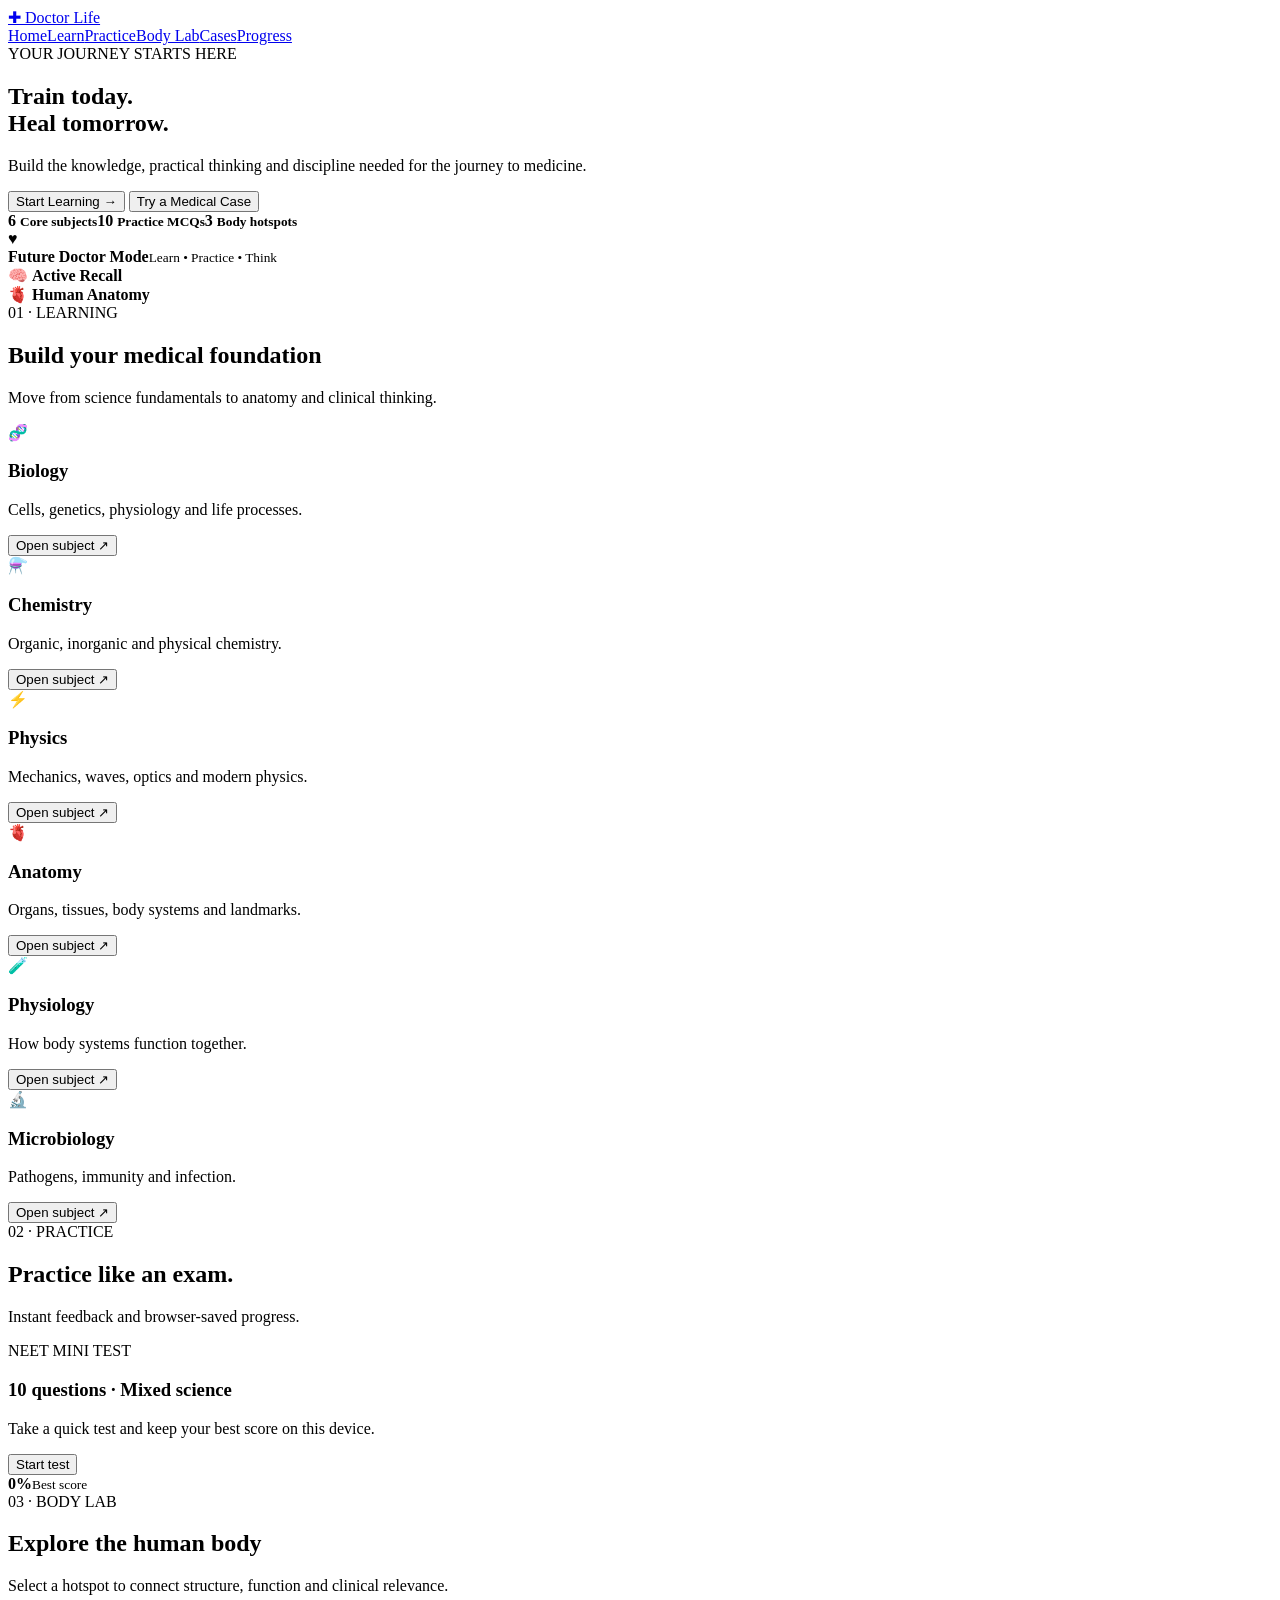
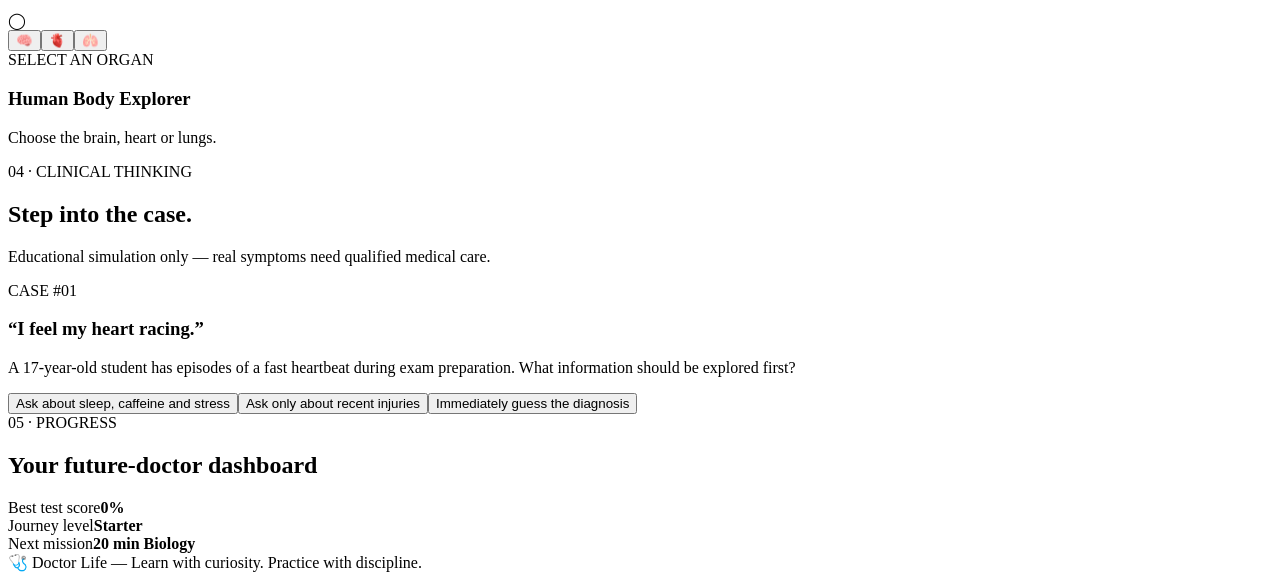
==== index.html @ 7ad526ac "Build Doctor Life website v1" ====
<!doctype html><html><head><meta charset="UTF-8"><meta name="viewport" content="width=device-width,initial-scale=1"><title>Doctor Life | Future Doctor</title><link rel="stylesheet" href="styles.css"></head><body><header><a href="#home" class="brand">✚ Doctor Life</a><nav><a href="#home">Home</a><a href="#learn">Learn</a><a href="#practice">Practice</a><a href="#body">Body Lab</a><a href="#cases">Cases</a><a href="#progress">Progress</a></nav></header><main>
<section id="home" class="hero"><div><label>YOUR JOURNEY STARTS HERE</label><h1>Train today.<br><span>Heal tomorrow.</span></h1><p>Build the knowledge, practical thinking and discipline needed for the journey to medicine.</p><button class="primary" onclick="location.hash='learn'">Start Learning →</button> <button class="secondary" onclick="location.hash='cases'">Try a Medical Case</button><div class="stats"><b>6 <small>Core subjects</small></b><b>10 <small>Practice MCQs</small></b><b>3 <small>Body hotspots</small></b></div></div><div class="visual"><div class="orb"></div><div class="main-card"><div class="heart">♥</div><b>Future Doctor Mode</b><small>Learn • Practice • Think</small></div><div class="float one">🧠 <b>Active Recall</b></div><div class="float two">🫀 <b>Human Anatomy</b></div></div></section>

<section id="learn" class="light"><div class="wrap"><label>01 · LEARNING</label><h2>Build your medical foundation</h2><p class="muted">Move from science fundamentals to anatomy and clinical thinking.</p><div class="grid"><article class="card"><div class="icon">🧬</div><h3>Biology</h3><p>Cells, genetics, physiology and life processes.</p><button class="link" onclick="openSubject('Biology')">Open subject ↗</button></article><article class="card"><div class="icon">⚗️</div><h3>Chemistry</h3><p>Organic, inorganic and physical chemistry.</p><button class="link" onclick="openSubject('Chemistry')">Open subject ↗</button></article><article class="card"><div class="icon">⚡</div><h3>Physics</h3><p>Mechanics, waves, optics and modern physics.</p><button class="link" onclick="openSubject('Physics')">Open subject ↗</button></article><article class="card"><div class="icon">🫀</div><h3>Anatomy</h3><p>Organs, tissues, body systems and landmarks.</p><button class="link" onclick="openSubject('Anatomy')">Open subject ↗</button></article><article class="card"><div class="icon">🧪</div><h3>Physiology</h3><p>How body systems function together.</p><button class="link" onclick="openSubject('Physiology')">Open subject ↗</button></article><article class="card"><div class="icon">🔬</div><h3>Microbiology</h3><p>Pathogens, immunity and infection.</p><button class="link" onclick="openSubject('Microbiology')">Open subject ↗</button></article></div></div></section>

<section id="practice"><div class="wrap"><label>02 · PRACTICE</label><h2>Practice like an exam.</h2><p class="muted">Instant feedback and browser-saved progress.</p><div class="panel"><div><span class="pill">NEET MINI TEST</span><h3>10 questions · Mixed science</h3><p>Take a quick test and keep your best score on this device.</p><button class="primary" onclick="startQuiz()">Start test</button></div><div class="score"><strong id="best">0%</strong><small>Best score</small></div></div></div></section>

<section id="body" class="light"><div class="wrap"><label>03 · BODY LAB</label><h2>Explore the human body</h2><p class="muted">Select a hotspot to connect structure, function and clinical relevance.</p><div class="body-lab"><div class="person"><div class="head">◯</div><div class="torso"></div><button onclick="bodyFact('Brain')" class="hot brain">🧠</button><button onclick="bodyFact('Heart')" class="hot heart">🫀</button><button onclick="bodyFact('Lungs')" class="hot lungs">🫁</button></div><div id="bodyInfo" class="body-info"><span class="pill">SELECT AN ORGAN</span><h3>Human Body Explorer</h3><p>Choose the brain, heart or lungs.</p></div></div></div></section>

<section id="cases"><div class="wrap"><label>04 · CLINICAL THINKING</label><h2>Step into the case.</h2><p class="muted">Educational simulation only — real symptoms need qualified medical care.</p><div class="case card"><span class="pill">CASE #01</span><h3>“I feel my heart racing.”</h3><p>A 17-year-old student has episodes of a fast heartbeat during exam preparation. What information should be explored first?</p><button onclick="caseAnswer(0)">Ask about sleep, caffeine and stress</button><button onclick="caseAnswer(1)">Ask only about recent injuries</button><button onclick="caseAnswer(2)">Immediately guess the diagnosis</button><div id="caseResult"></div></div></div></section>

<section id="progress" class="light"><div class="wrap"><label>05 · PROGRESS</label><h2>Your future-doctor dashboard</h2><div class="grid progress"><div class="card"><span>Best test score</span><strong id="best2">0%</strong></div><div class="card"><span>Journey level</span><strong id="level">Starter</strong></div><div class="card"><span>Next mission</span><strong>20 min Biology</strong></div></div></div></section>
</main><footer>🩺 Doctor Life — Learn with curiosity. Practice with discipline.</footer><div id="modal" hidden><div class="modal"><button class="close" onclick="closeModal()">×</button><div id="modalContent"></div></div></div><script src="script.js"></script></body></html>
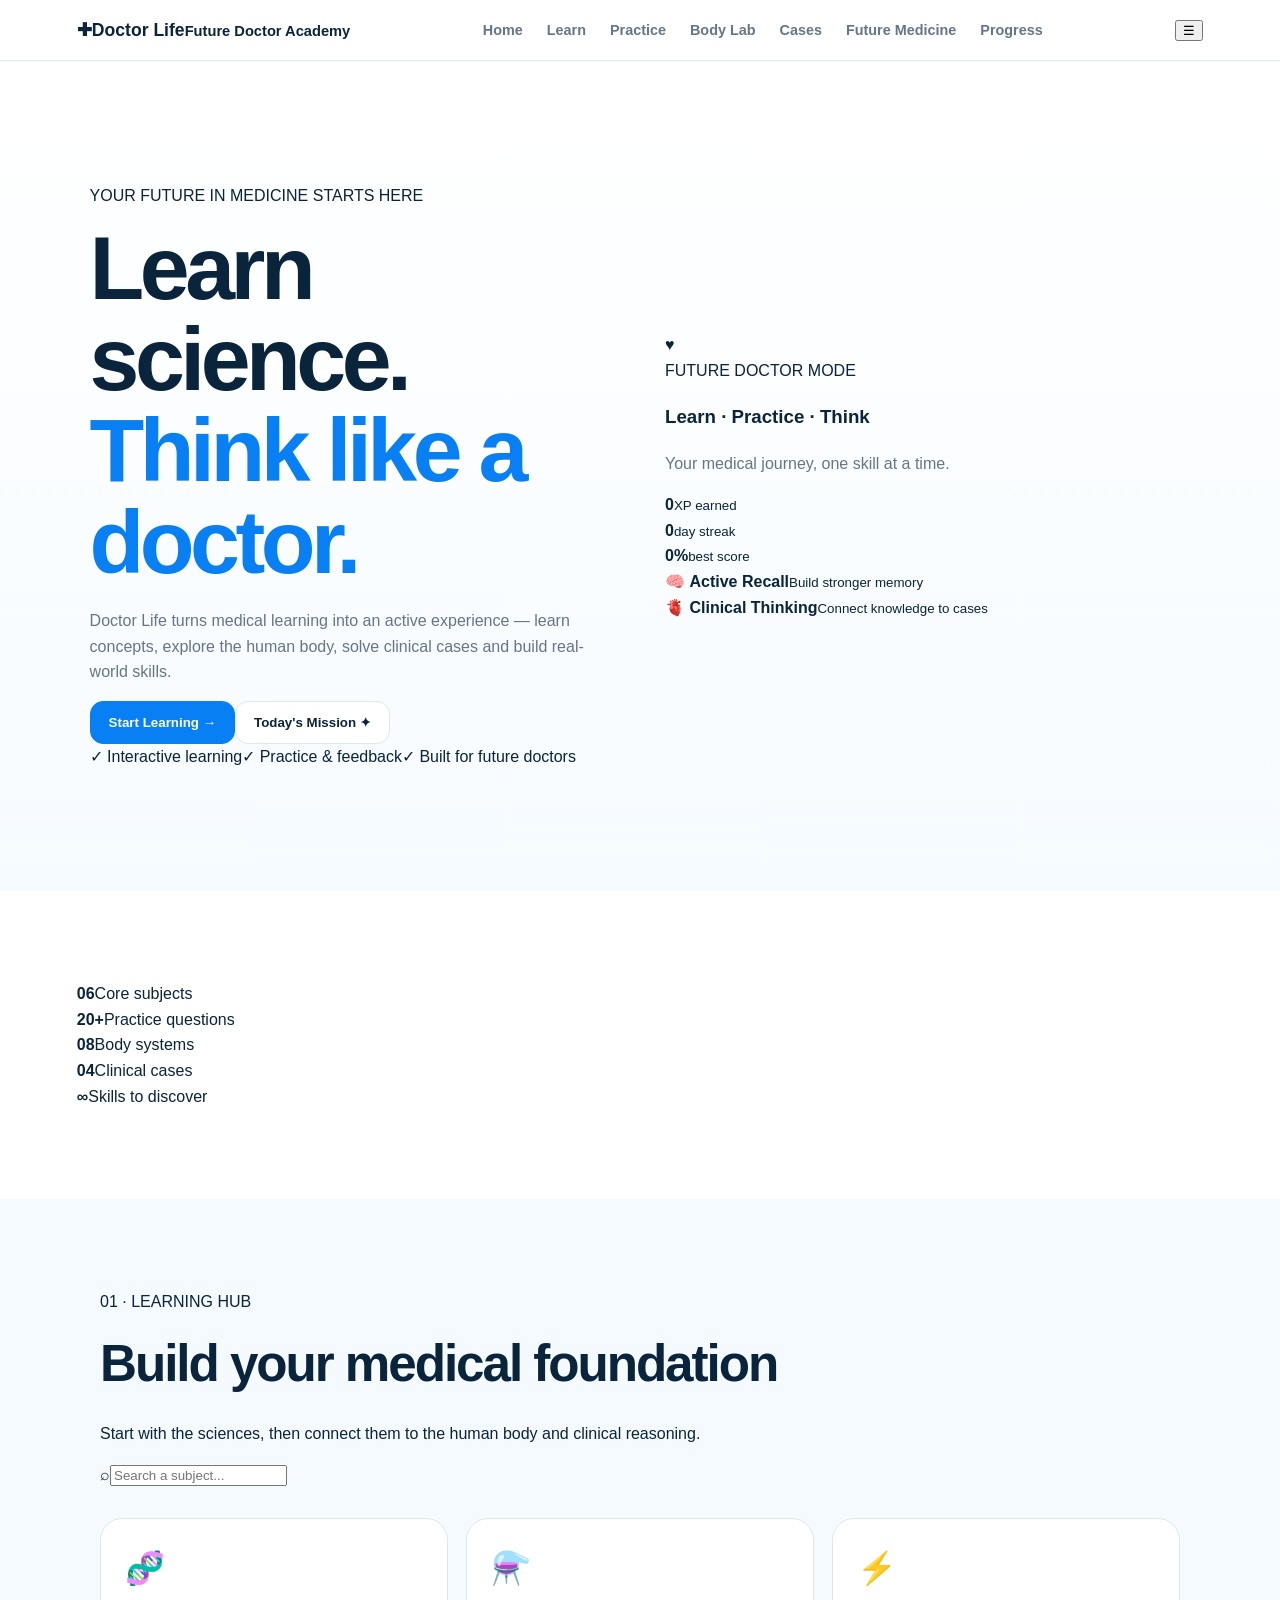
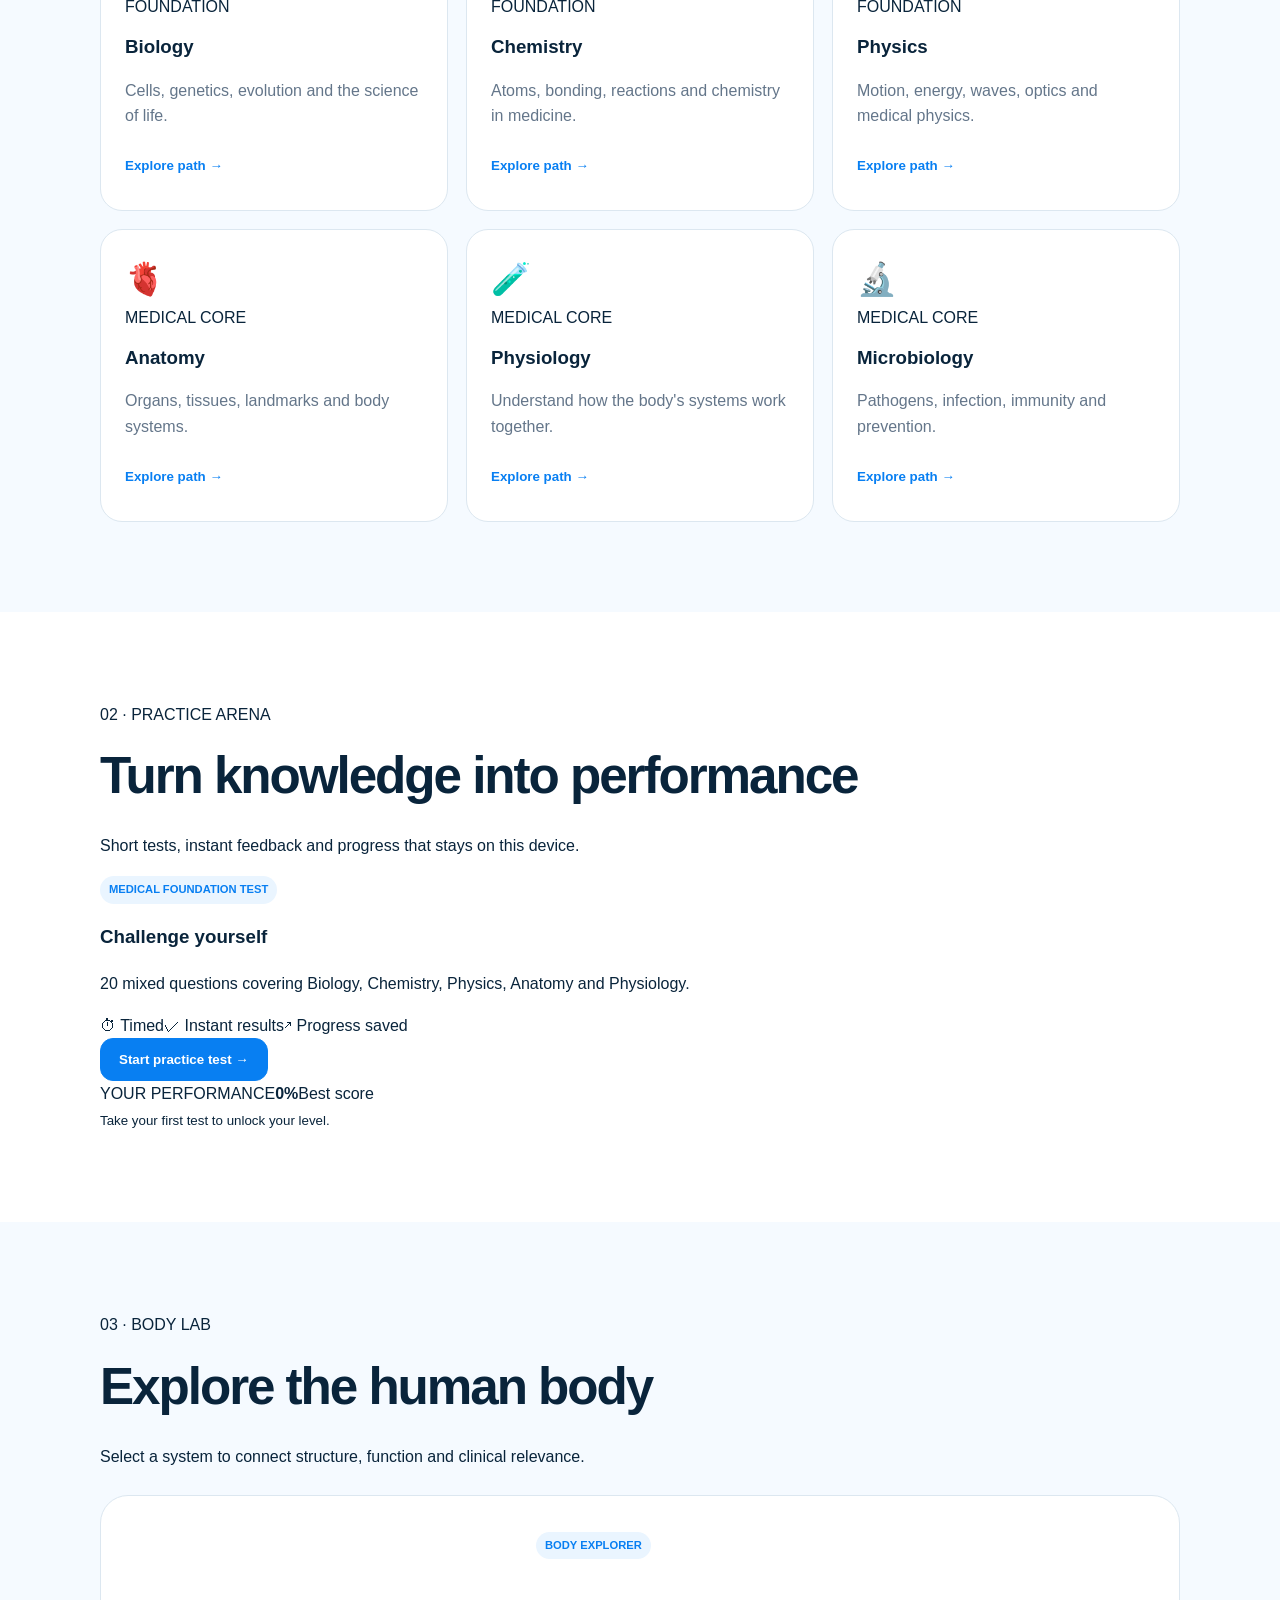
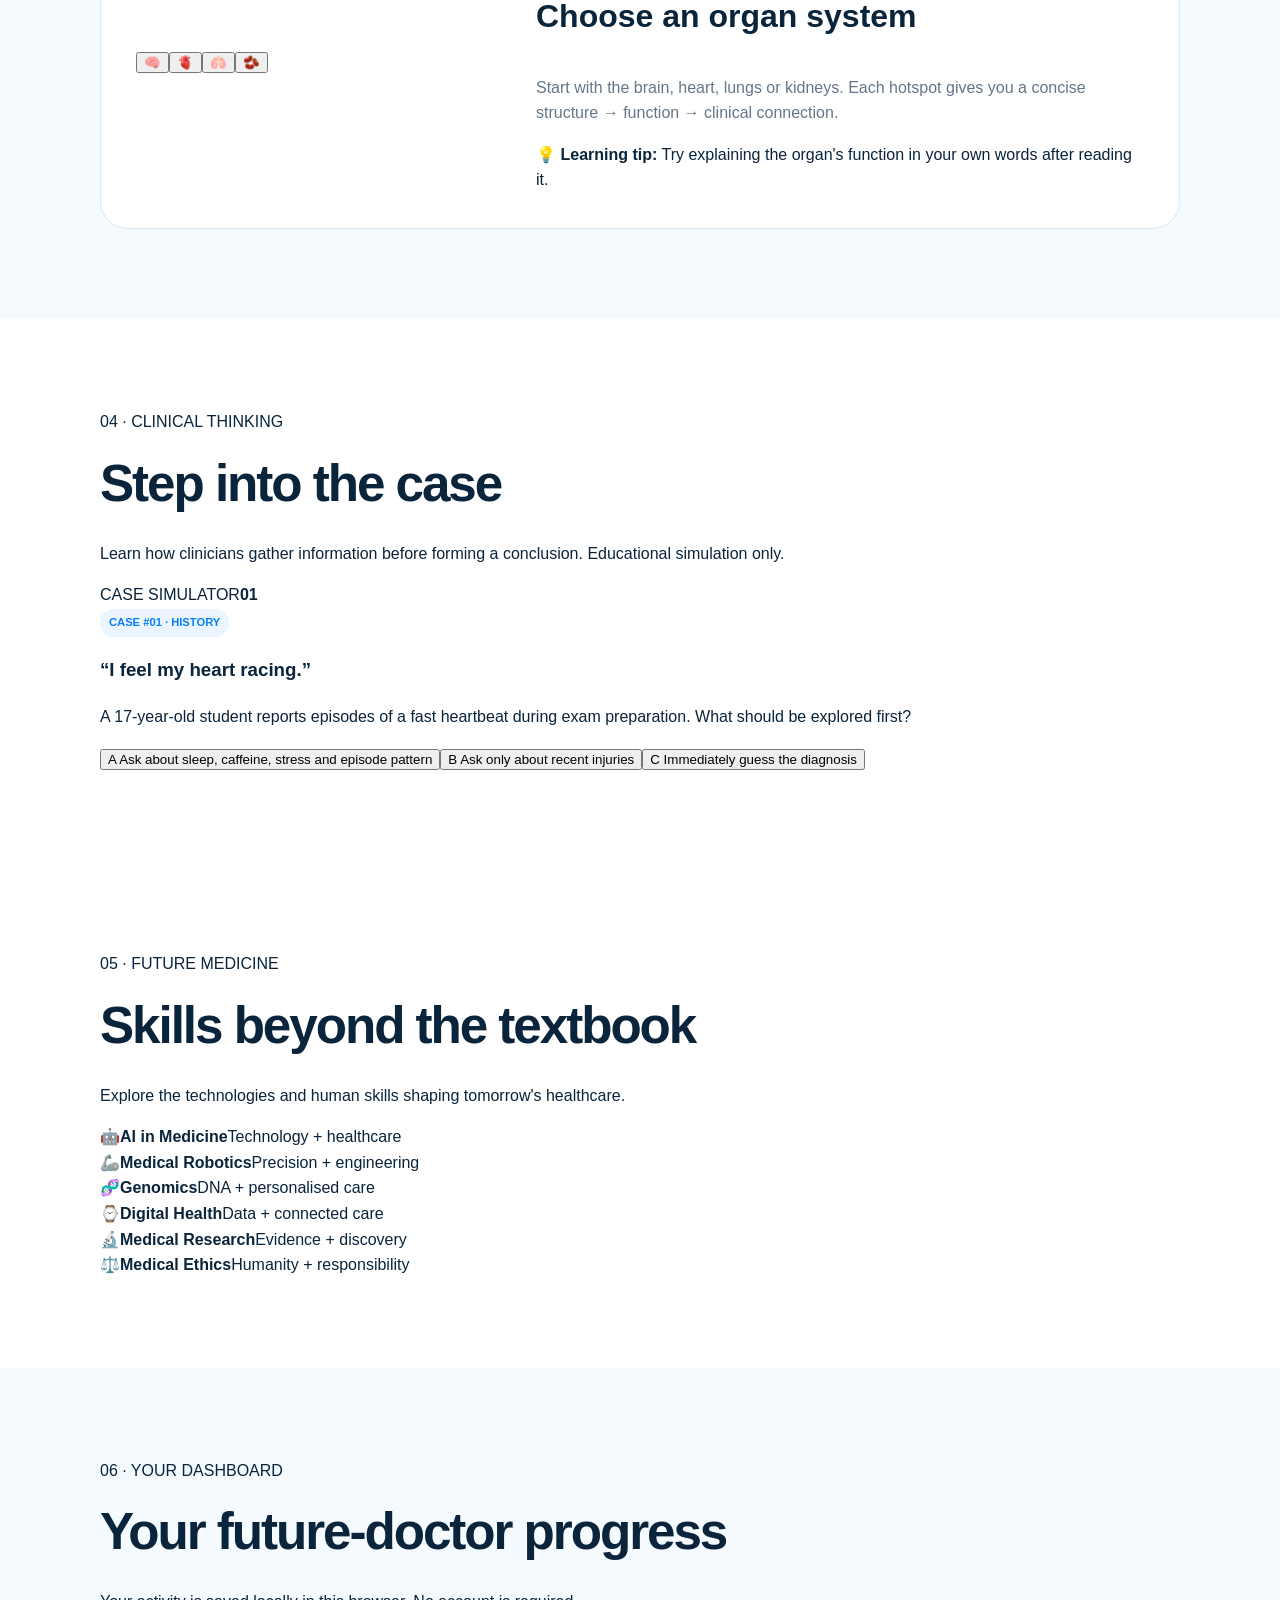
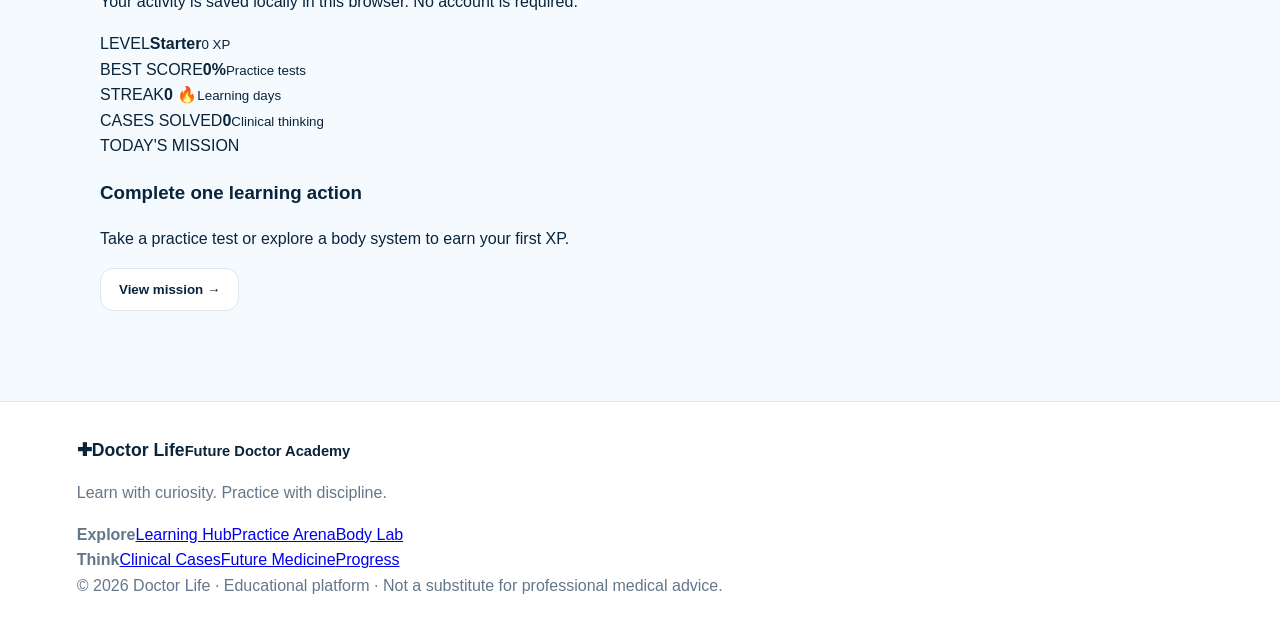
==== commit beecfe1b: "Upgrade Doctor Life 2.0 professional UI" ====
--- a/index.html
+++ b/index.html
@@ -1,13 +1,111 @@
-<!doctype html><html><head><meta charset="UTF-8"><meta name="viewport" content="width=device-width,initial-scale=1"><title>Doctor Life | Future Doctor</title><link rel="stylesheet" href="styles.css"></head><body><header><a href="#home" class="brand">✚ Doctor Life</a><nav><a href="#home">Home</a><a href="#learn">Learn</a><a href="#practice">Practice</a><a href="#body">Body Lab</a><a href="#cases">Cases</a><a href="#progress">Progress</a></nav></header><main>
-<section id="home" class="hero"><div><label>YOUR JOURNEY STARTS HERE</label><h1>Train today.<br><span>Heal tomorrow.</span></h1><p>Build the knowledge, practical thinking and discipline needed for the journey to medicine.</p><button class="primary" onclick="location.hash='learn'">Start Learning →</button> <button class="secondary" onclick="location.hash='cases'">Try a Medical Case</button><div class="stats"><b>6 <small>Core subjects</small></b><b>10 <small>Practice MCQs</small></b><b>3 <small>Body hotspots</small></b></div></div><div class="visual"><div class="orb"></div><div class="main-card"><div class="heart">♥</div><b>Future Doctor Mode</b><small>Learn • Practice • Think</small></div><div class="float one">🧠 <b>Active Recall</b></div><div class="float two">🫀 <b>Human Anatomy</b></div></div></section>
+<!doctype html>
+<html lang="en">
+<head>
+<meta charset="UTF-8">
+<meta name="viewport" content="width=device-width,initial-scale=1">
+<meta name="description" content="Doctor Life — an interactive future-doctor learning platform for science, anatomy, clinical thinking and medical skills.">
+<meta name="theme-color" content="#087ff2">
+<title>Doctor Life | Future Doctor Academy</title>
+<link rel="preconnect" href="https://fonts.googleapis.com">
+<link rel="preconnect" href="https://fonts.gstatic.com" crossorigin>
+<link href="https://fonts.googleapis.com/css2?family=DM+Sans:wght@400;500;600;700&family=Manrope:wght@700;800&display=swap" rel="stylesheet">
+<link rel="stylesheet" href="styles.css">
+</head>
+<body>
+<div class="progress-line" id="scrollProgress"></div>
+<header class="site-header">
+  <a href="#home" class="brand"><span class="brand-mark">✚</span><span>Doctor Life<small>Future Doctor Academy</small></span></a>
+  <nav id="mainNav">
+    <a href="#home">Home</a><a href="#learn">Learn</a><a href="#practice">Practice</a><a href="#body">Body Lab</a><a href="#cases">Cases</a><a href="#future">Future Medicine</a><a href="#progress">Progress</a>
+  </nav>
+  <button class="menu-btn" onclick="toggleMenu()" aria-label="Open menu">☰</button>
+</header>
 
-<section id="learn" class="light"><div class="wrap"><label>01 · LEARNING</label><h2>Build your medical foundation</h2><p class="muted">Move from science fundamentals to anatomy and clinical thinking.</p><div class="grid"><article class="card"><div class="icon">🧬</div><h3>Biology</h3><p>Cells, genetics, physiology and life processes.</p><button class="link" onclick="openSubject('Biology')">Open subject ↗</button></article><article class="card"><div class="icon">⚗️</div><h3>Chemistry</h3><p>Organic, inorganic and physical chemistry.</p><button class="link" onclick="openSubject('Chemistry')">Open subject ↗</button></article><article class="card"><div class="icon">⚡</div><h3>Physics</h3><p>Mechanics, waves, optics and modern physics.</p><button class="link" onclick="openSubject('Physics')">Open subject ↗</button></article><article class="card"><div class="icon">🫀</div><h3>Anatomy</h3><p>Organs, tissues, body systems and landmarks.</p><button class="link" onclick="openSubject('Anatomy')">Open subject ↗</button></article><article class="card"><div class="icon">🧪</div><h3>Physiology</h3><p>How body systems function together.</p><button class="link" onclick="openSubject('Physiology')">Open subject ↗</button></article><article class="card"><div class="icon">🔬</div><h3>Microbiology</h3><p>Pathogens, immunity and infection.</p><button class="link" onclick="openSubject('Microbiology')">Open subject ↗</button></article></div></div></section>
+<main>
+<section id="home" class="hero">
+  <div class="hero-copy">
+    <span class="eyebrow">YOUR FUTURE IN MEDICINE STARTS HERE</span>
+    <h1>Learn science.<br><span>Think like a doctor.</span></h1>
+    <p>Doctor Life turns medical learning into an active experience — learn concepts, explore the human body, solve clinical cases and build real-world skills.</p>
+    <div class="hero-actions"><button class="primary" onclick="location.hash='learn'">Start Learning <b>→</b></button><button class="secondary" onclick="dailyMission()">Today's Mission <b>✦</b></button></div>
+    <div class="trust-row"><span>✓ Interactive learning</span><span>✓ Practice & feedback</span><span>✓ Built for future doctors</span></div>
+  </div>
+  <div class="hero-visual">
+    <div class="medical-orbit orbit-a"></div><div class="medical-orbit orbit-b"></div>
+    <div class="hero-card">
+      <div class="pulse">♥</div><span class="mini-label">FUTURE DOCTOR MODE</span><h3>Learn · Practice · Think</h3><p>Your medical journey, one skill at a time.</p>
+      <div class="mini-stats"><div><strong id="heroXp">0</strong><small>XP earned</small></div><div><strong id="heroStreak">0</strong><small>day streak</small></div><div><strong id="heroBest">0%</strong><small>best score</small></div></div>
+    </div>
+    <div class="floating-card float-top">🧠 <b>Active Recall</b><small>Build stronger memory</small></div>
+    <div class="floating-card float-bottom">🫀 <b>Clinical Thinking</b><small>Connect knowledge to cases</small></div>
+  </div>
+</section>
 
-<section id="practice"><div class="wrap"><label>02 · PRACTICE</label><h2>Practice like an exam.</h2><p class="muted">Instant feedback and browser-saved progress.</p><div class="panel"><div><span class="pill">NEET MINI TEST</span><h3>10 questions · Mixed science</h3><p>Take a quick test and keep your best score on this device.</p><button class="primary" onclick="startQuiz()">Start test</button></div><div class="score"><strong id="best">0%</strong><small>Best score</small></div></div></div></section>
+<section class="quick-strip"><div class="quick-item"><strong>06</strong><span>Core subjects</span></div><div class="quick-item"><strong>20+</strong><span>Practice questions</span></div><div class="quick-item"><strong>08</strong><span>Body systems</span></div><div class="quick-item"><strong>04</strong><span>Clinical cases</span></div><div class="quick-item"><strong>∞</strong><span>Skills to discover</span></div></section>
 
-<section id="body" class="light"><div class="wrap"><label>03 · BODY LAB</label><h2>Explore the human body</h2><p class="muted">Select a hotspot to connect structure, function and clinical relevance.</p><div class="body-lab"><div class="person"><div class="head">◯</div><div class="torso"></div><button onclick="bodyFact('Brain')" class="hot brain">🧠</button><button onclick="bodyFact('Heart')" class="hot heart">🫀</button><button onclick="bodyFact('Lungs')" class="hot lungs">🫁</button></div><div id="bodyInfo" class="body-info"><span class="pill">SELECT AN ORGAN</span><h3>Human Body Explorer</h3><p>Choose the brain, heart or lungs.</p></div></div></div></section>
+<section id="learn" class="section light">
+<div class="wrap"><div class="section-heading"><div><span class="eyebrow">01 · LEARNING HUB</span><h2>Build your medical foundation</h2><p>Start with the sciences, then connect them to the human body and clinical reasoning.</p></div><div class="search-box"><span>⌕</span><input id="subjectSearch" oninput="filterSubjects()" placeholder="Search a subject..." aria-label="Search subjects"></div></div>
+<div id="subjectGrid" class="grid">
+<article class="card subject-card" data-subject="Biology" onclick="openSubject('Biology')"><div class="icon">🧬</div><span class="card-tag">FOUNDATION</span><h3>Biology</h3><p>Cells, genetics, evolution and the science of life.</p><button class="link">Explore path →</button></article>
+<article class="card subject-card" data-subject="Chemistry" onclick="openSubject('Chemistry')"><div class="icon">⚗️</div><span class="card-tag">FOUNDATION</span><h3>Chemistry</h3><p>Atoms, bonding, reactions and chemistry in medicine.</p><button class="link">Explore path →</button></article>
+<article class="card subject-card" data-subject="Physics" onclick="openSubject('Physics')"><div class="icon">⚡</div><span class="card-tag">FOUNDATION</span><h3>Physics</h3><p>Motion, energy, waves, optics and medical physics.</p><button class="link">Explore path →</button></article>
+<article class="card subject-card" data-subject="Anatomy" onclick="openSubject('Anatomy')"><div class="icon">🫀</div><span class="card-tag">MEDICAL CORE</span><h3>Anatomy</h3><p>Organs, tissues, landmarks and body systems.</p><button class="link">Explore path →</button></article>
+<article class="card subject-card" data-subject="Physiology" onclick="openSubject('Physiology')"><div class="icon">🧪</div><span class="card-tag">MEDICAL CORE</span><h3>Physiology</h3><p>Understand how the body's systems work together.</p><button class="link">Explore path →</button></article>
+<article class="card subject-card" data-subject="Microbiology" onclick="openSubject('Microbiology')"><div class="icon">🔬</div><span class="card-tag">MEDICAL CORE</span><h3>Microbiology</h3><p>Pathogens, infection, immunity and prevention.</p><button class="link">Explore path →</button></article>
+</div></div>
+</section>
 
-<section id="cases"><div class="wrap"><label>04 · CLINICAL THINKING</label><h2>Step into the case.</h2><p class="muted">Educational simulation only — real symptoms need qualified medical care.</p><div class="case card"><span class="pill">CASE #01</span><h3>“I feel my heart racing.”</h3><p>A 17-year-old student has episodes of a fast heartbeat during exam preparation. What information should be explored first?</p><button onclick="caseAnswer(0)">Ask about sleep, caffeine and stress</button><button onclick="caseAnswer(1)">Ask only about recent injuries</button><button onclick="caseAnswer(2)">Immediately guess the diagnosis</button><div id="caseResult"></div></div></div></section>
+<section id="practice" class="section">
+<div class="wrap"><div class="section-heading"><div><span class="eyebrow">02 · PRACTICE ARENA</span><h2>Turn knowledge into performance</h2><p>Short tests, instant feedback and progress that stays on this device.</p></div></div>
+<div class="practice-grid"><div class="practice-main"><span class="pill dark-pill">MEDICAL FOUNDATION TEST</span><h3>Challenge yourself</h3><p>20 mixed questions covering Biology, Chemistry, Physics, Anatomy and Physiology.</p><div class="feature-row"><span>⏱ Timed</span><span>✓ Instant results</span><span>↗ Progress saved</span></div><button class="primary" onclick="startQuiz()">Start practice test →</button></div>
+<div class="performance-card"><span class="eyebrow">YOUR PERFORMANCE</span><strong id="practiceBest">0%</strong><span>Best score</span><div class="bar"><i id="scoreBar"></i></div><small id="performanceText">Take your first test to unlock your level.</small></div></div></div>
+</section>
 
-<section id="progress" class="light"><div class="wrap"><label>05 · PROGRESS</label><h2>Your future-doctor dashboard</h2><div class="grid progress"><div class="card"><span>Best test score</span><strong id="best2">0%</strong></div><div class="card"><span>Journey level</span><strong id="level">Starter</strong></div><div class="card"><span>Next mission</span><strong>20 min Biology</strong></div></div></div></section>
-</main><footer>🩺 Doctor Life — Learn with curiosity. Practice with discipline.</footer><div id="modal" hidden><div class="modal"><button class="close" onclick="closeModal()">×</button><div id="modalContent"></div></div></div><script src="script.js"></script></body></html>+<section id="body" class="section light">
+<div class="wrap"><span class="eyebrow">03 · BODY LAB</span><h2>Explore the human body</h2><p class="section-lead">Select a system to connect structure, function and clinical relevance.</p>
+<div class="body-lab">
+<div class="body-map"><div class="body-silhouette"><div class="body-head"></div><div class="body-neck"></div><div class="body-torso"></div><div class="body-arm left"></div><div class="body-arm right"></div></div>
+<button class="body-hotspot hs-brain" onclick="bodyFact('Brain')">🧠</button><button class="body-hotspot hs-heart" onclick="bodyFact('Heart')">🫀</button><button class="body-hotspot hs-lungs" onclick="bodyFact('Lungs')">🫁</button><button class="body-hotspot hs-kidney" onclick="bodyFact('Kidneys')">🫘</button></div>
+<div id="bodyInfo" class="body-info"><span class="pill">BODY EXPLORER</span><h3>Choose an organ system</h3><p>Start with the brain, heart, lungs or kidneys. Each hotspot gives you a concise structure → function → clinical connection.</p><div class="info-hint">💡 <b>Learning tip:</b> Try explaining the organ's function in your own words after reading it.</div></div>
+</div></div>
+</section>
+
+<section id="cases" class="section">
+<div class="wrap"><span class="eyebrow">04 · CLINICAL THINKING</span><h2>Step into the case</h2><p class="section-lead">Learn how clinicians gather information before forming a conclusion. Educational simulation only.</p>
+<div class="case-shell"><div class="case-progress"><span>CASE SIMULATOR</span><b id="caseNumber">01</b><div class="case-dots"><i class="active"></i><i></i><i></i><i></i></div></div>
+<div id="caseContent"><span class="pill">CASE #01 · HISTORY</span><h3>“I feel my heart racing.”</h3><p>A 17-year-old student reports episodes of a fast heartbeat during exam preparation. What should be explored first?</p><div class="case-options"><button onclick="caseAnswer(0)">A <span>Ask about sleep, caffeine, stress and episode pattern</span></button><button onclick="caseAnswer(1)">B <span>Ask only about recent injuries</span></button><button onclick="caseAnswer(2)">C <span>Immediately guess the diagnosis</span></button></div><div id="caseResult"></div></div></div>
+</div>
+</section>
+
+<section id="future" class="section future-section">
+<div class="wrap"><div class="section-heading"><div><span class="eyebrow">05 · FUTURE MEDICINE</span><h2>Skills beyond the textbook</h2><p>Explore the technologies and human skills shaping tomorrow's healthcare.</p></div></div>
+<div class="future-grid">
+<article onclick="futureSkill('AI in Medicine','Learn how artificial intelligence supports medical imaging, research and clinical workflows — while keeping humans responsible for decisions.')">🤖<b>AI in Medicine</b><span>Technology + healthcare</span></article>
+<article onclick="futureSkill('Medical Robotics','Discover how robotic systems can support precision, rehabilitation and minimally invasive procedures.')">🦾<b>Medical Robotics</b><span>Precision + engineering</span></article>
+<article onclick="futureSkill('Genomics','Explore how DNA, genetic variation and personalised medicine are changing prevention and treatment.')">🧬<b>Genomics</b><span>DNA + personalised care</span></article>
+<article onclick="futureSkill('Digital Health','Understand telemedicine, wearable sensors, health data and the future of connected care.')">⌚<b>Digital Health</b><span>Data + connected care</span></article>
+<article onclick="futureSkill('Medical Research','Build the habits of a researcher: ask good questions, evaluate evidence and communicate findings.')">🔬<b>Medical Research</b><span>Evidence + discovery</span></article>
+<article onclick="futureSkill('Medical Ethics','Learn why empathy, consent, privacy, fairness and responsible decisions matter in medicine.')">⚖️<b>Medical Ethics</b><span>Humanity + responsibility</span></article>
+</div></div>
+</section>
+
+<section id="progress" class="section light">
+<div class="wrap"><span class="eyebrow">06 · YOUR DASHBOARD</span><h2>Your future-doctor progress</h2><p class="section-lead">Your activity is saved locally in this browser. No account is required.</p>
+<div class="dashboard-grid">
+<div class="dashboard-card highlight"><span>LEVEL</span><strong id="level">Starter</strong><small id="xpLabel">0 XP</small><div class="xp-track"><i id="xpBar"></i></div></div>
+<div class="dashboard-card"><span>BEST SCORE</span><strong id="best2">0%</strong><small>Practice tests</small></div>
+<div class="dashboard-card"><span>STREAK</span><strong id="streak2">0 🔥</strong><small>Learning days</small></div>
+<div class="dashboard-card"><span>CASES SOLVED</span><strong id="casesSolved">0</strong><small>Clinical thinking</small></div>
+</div>
+<div class="mission-card"><div><span class="eyebrow">TODAY'S MISSION</span><h3>Complete one learning action</h3><p id="missionText">Take a practice test or explore a body system to earn your first XP.</p></div><button class="secondary" onclick="dailyMission()">View mission →</button></div>
+</div>
+</section>
+</main>
+
+<footer><div class="footer-inner"><div><a class="brand" href="#home"><span class="brand-mark">✚</span><span>Doctor Life<small>Future Doctor Academy</small></span></a><p>Learn with curiosity. Practice with discipline.</p></div><div><b>Explore</b><a href="#learn">Learning Hub</a><a href="#practice">Practice Arena</a><a href="#body">Body Lab</a></div><div><b>Think</b><a href="#cases">Clinical Cases</a><a href="#future">Future Medicine</a><a href="#progress">Progress</a></div></div><div class="footer-bottom">© 2026 Doctor Life · Educational platform · Not a substitute for professional medical advice.</div></footer>
+
+<div id="modal" hidden><div class="modal-backdrop" onclick="closeModal()"></div><div class="modal" role="dialog" aria-modal="true"><button class="close" onclick="closeModal()" aria-label="Close">×</button><div id="modalContent"></div></div></div>
+<div id="toast" class="toast"></div>
+<script src="script.js"></script>
+</body>
+</html>
--- a/styles.css
+++ b/styles.css
@@ -0,0 +1 @@
+:root{--blue:#087ff2;--dark:#09243b;--muted:#64768a;--line:#dce7f0;--bg:#f5faff;--white:#fff}*{box-sizing:border-box}html{scroll-behavior:smooth}body{margin:0;font-family:Inter,Arial,sans-serif;color:var(--dark);line-height:1.6}header{position:sticky;top:0;z-index:5;display:flex;justify-content:space-between;align-items:center;padding:16px 6vw;background:#ffffffed;backdrop-filter:blur(10px);border-bottom:1px solid var(--line)}.brand{font-weight:800;text-decoration:none;color:var(--dark);font-size:1.1rem}nav{display:flex;gap:24px}nav a{color:var(--muted);text-decoration:none;font-weight:600;font-size:.9rem}.hero{min-height:calc(100vh - 70px);display:grid;grid-template-columns:1fr 1fr;align-items:center;gap:50px;padding:70px 7vw;background:linear-gradient(180deg,#fff,#f6fbff)}label{font-size:.75rem;letter-spacing:.16em;font-weight:800;color:var(--blue)}h1{font-size:clamp(3.2rem,7vw,6rem);line-height:1.02;letter-spacing:-.05em;margin:14px 0 20px}h1 span{color:var(--blue)}h2{font-size:clamp(2rem,4vw,3.2rem);letter-spacing:-.04em;margin:8px 0}.hero p,.muted{color:var(--muted);max-width:620px}.primary,.secondary,.card button,.case button{padding:13px 18px;border-radius:13px;font-weight:800;border:1px solid var(--line);cursor:pointer}.primary{background:var(--blue);border-color:var(--blue);color:#fff}.secondary{background:#fff;color:var(--dark)}.stats{display:flex;gap:34px;margin-top:30px}.stats b{font-size:1.25rem}.stats small{display:block;color:var(--muted);font-size:.75rem;font-weight:500}.visual{min-height:430px;position:relative;display:grid;place-items:center}.orb{position:absolute;width:370px;height:370px;border-radius:50%;background:#e1f3ff}.main-card{position:relative;background:#fff;border:1px solid var(--line);padding:35px 50px;border-radius:24px;box-shadow:0 25px 70px #0b2b4918;text-align:center}.heart{font-size:80px;color:#0d7ff2}.main-card small{display:block;color:var(--muted)}.float{position:absolute;background:#fff;padding:13px 16px;border:1px solid var(--line);border-radius:17px;box-shadow:0 15px 35px #0b2b4914}.one{top:15%;left:2%}.two{right:0;bottom:17%}section{padding:90px 6vw}.light{background:var(--bg)}.wrap{max-width:1080px;margin:auto}.grid{display:grid;grid-template-columns:repeat(3,1fr);gap:18px;margin-top:30px}.card{background:#fff;border:1px solid var(--line);padding:24px;border-radius:22px}.icon{font-size:2rem}.card h3{margin:12px 0 6px}.card p{color:var(--muted)}.link{border:0!important;background:transparent;color:var(--blue);padding-left:0!important}.panel{margin-top:25px;background:linear-gradient(135deg,#09243b,#087ff2);color:#fff;border-radius:28px;padding:38px;display:flex;justify-content:space-between;align-items:center}.panel p{color:#d8ebff}.pill{display:inline-block;border-radius:99px;padding:5px 9px;background:#eaf5ff;color:var(--blue);font-size:.7rem;font-weight:800}.panel .pill{background:#ffffff1f;color:#fff}.score{width:150px;height:150px;border:10px solid #ffffff35;border-top-color:#fff;border-radius:50%;display:grid;place-items:center;text-align:center}.score strong{font-size:2rem}.score small{display:block}.body-lab{margin-top:25px;display:grid;grid-template-columns:360px 1fr;gap:40px;align-items:center;background:#fff;padding:35px;border:1px solid var(--line);border-radius:28px}.person{height:420px;position:relative;text-align:center}.head{font-size:68px}.torso{width:145px;height:180px;margin:auto;background:#dff1ff;border-radius:50px 50px 25px 25px}.hot{position:absolute;border:0;background:#fff;box-shadow:0 10px 25px #09243b22;width:52px;height:52px;border-radius:50%;font-size:1.4rem}.brain{top:45px;right:75px}.heart{top:195px;right:92px}.lungs{top:188px;left:82px}.body-info h3{font-size:2rem}.body-info p{color:var(--muted)}.case{margin-top:25px}.case button{display:block;width:100%;text-align:left;background:#f8fbfe;margin:10px 0}.case button:hover{border-color:#8fc9ff}.progress strong{display:block;font-size:2rem;margin-top:6px}.progress span{color:var(--muted)}footer{padding:34px 6vw;border-top:1px solid var(--line);color:var(--muted)}#modal[hidden]{display:none}#modal{position:fixed;inset:0;background:#062039aa;display:grid;place-items:center;padding:20px;z-index:50}.modal{background:#fff;border-radius:24px;padding:32px;max-width:650px;width:100%;position:relative}.close{position:absolute;right:13px;top:6px;border:0;background:transparent;font-size:2rem;color:var(--muted)}.answers button{width:100%;margin:8px 0;text-align:left;background:#f6faff;border:1px solid var(--line);padding:13px;border-radius:12px;font-weight:700}@media(max-width:850px){nav{display:none}.hero{grid-template-columns:1fr}.grid{grid-template-columns:1fr}.body-lab{grid-template-columns:1fr}.panel{display:block}.score{margin-top:25px}.float{transform:scale(.9)}}
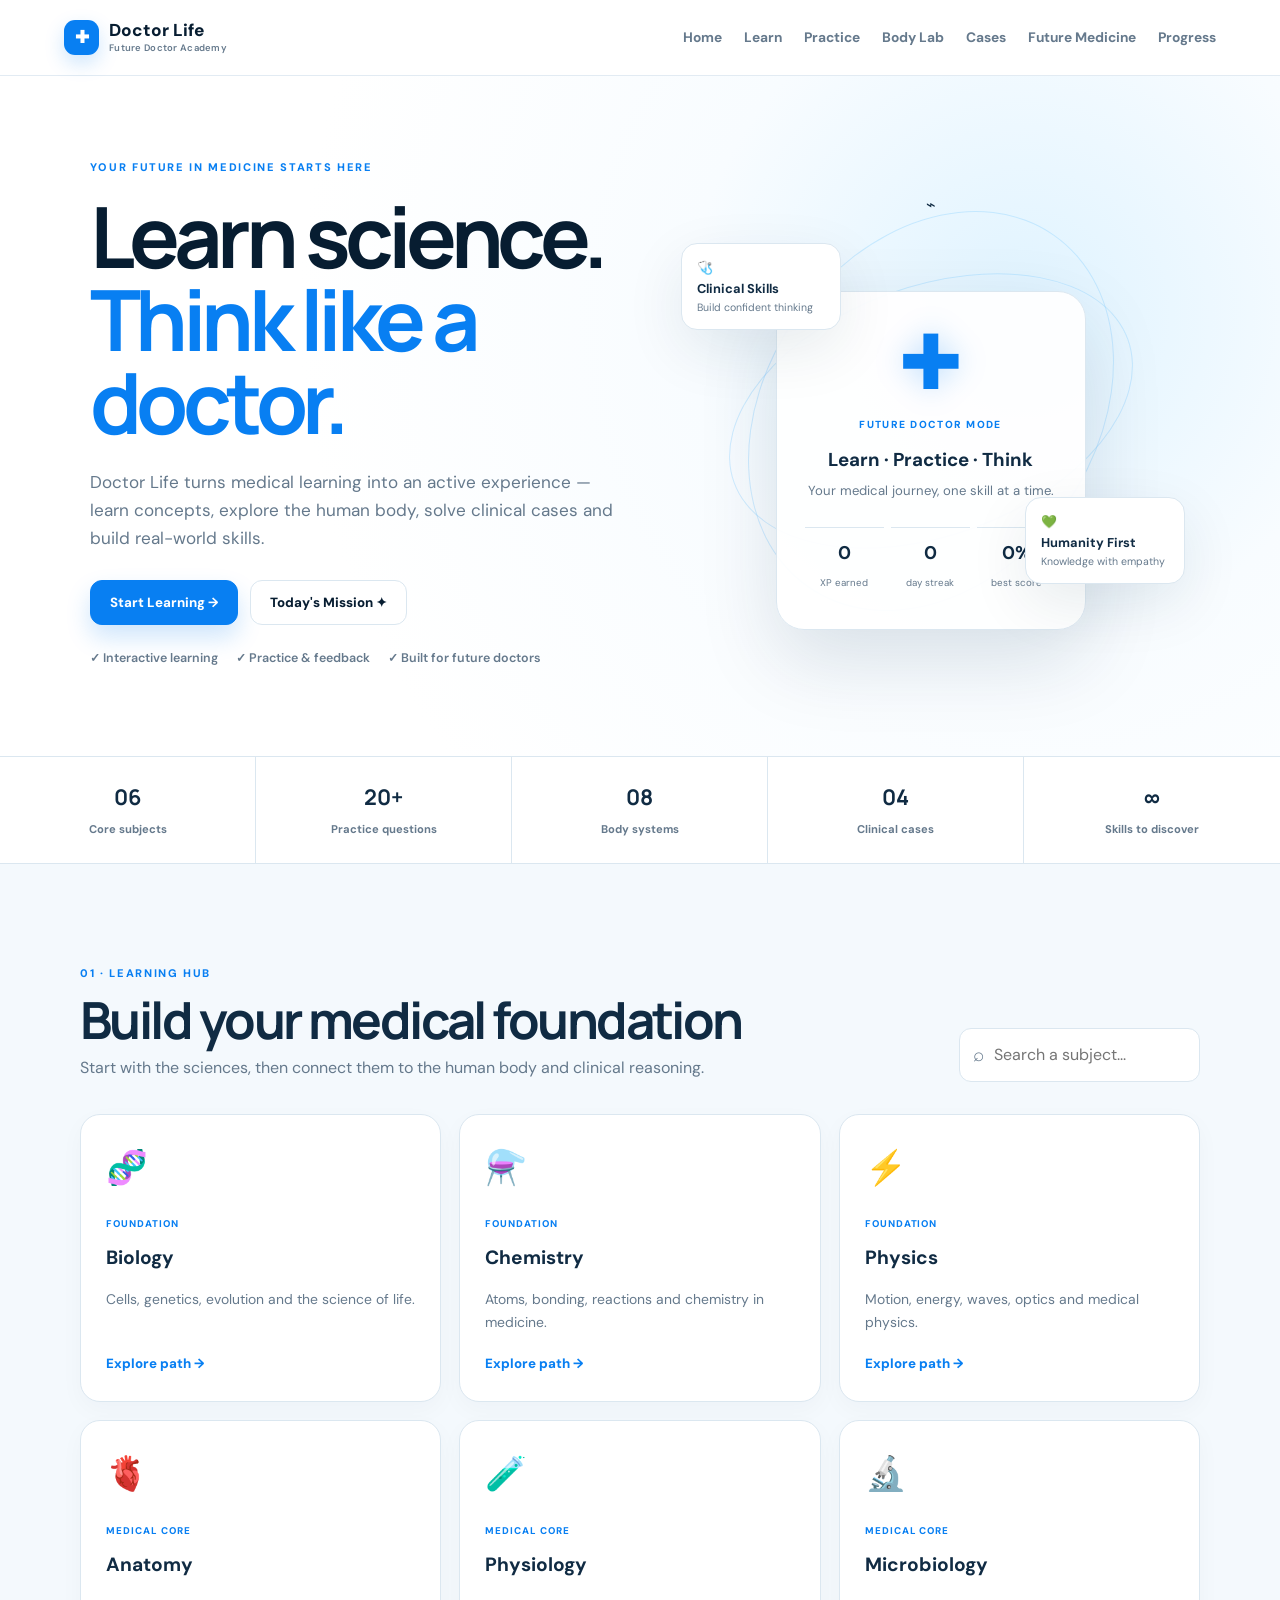
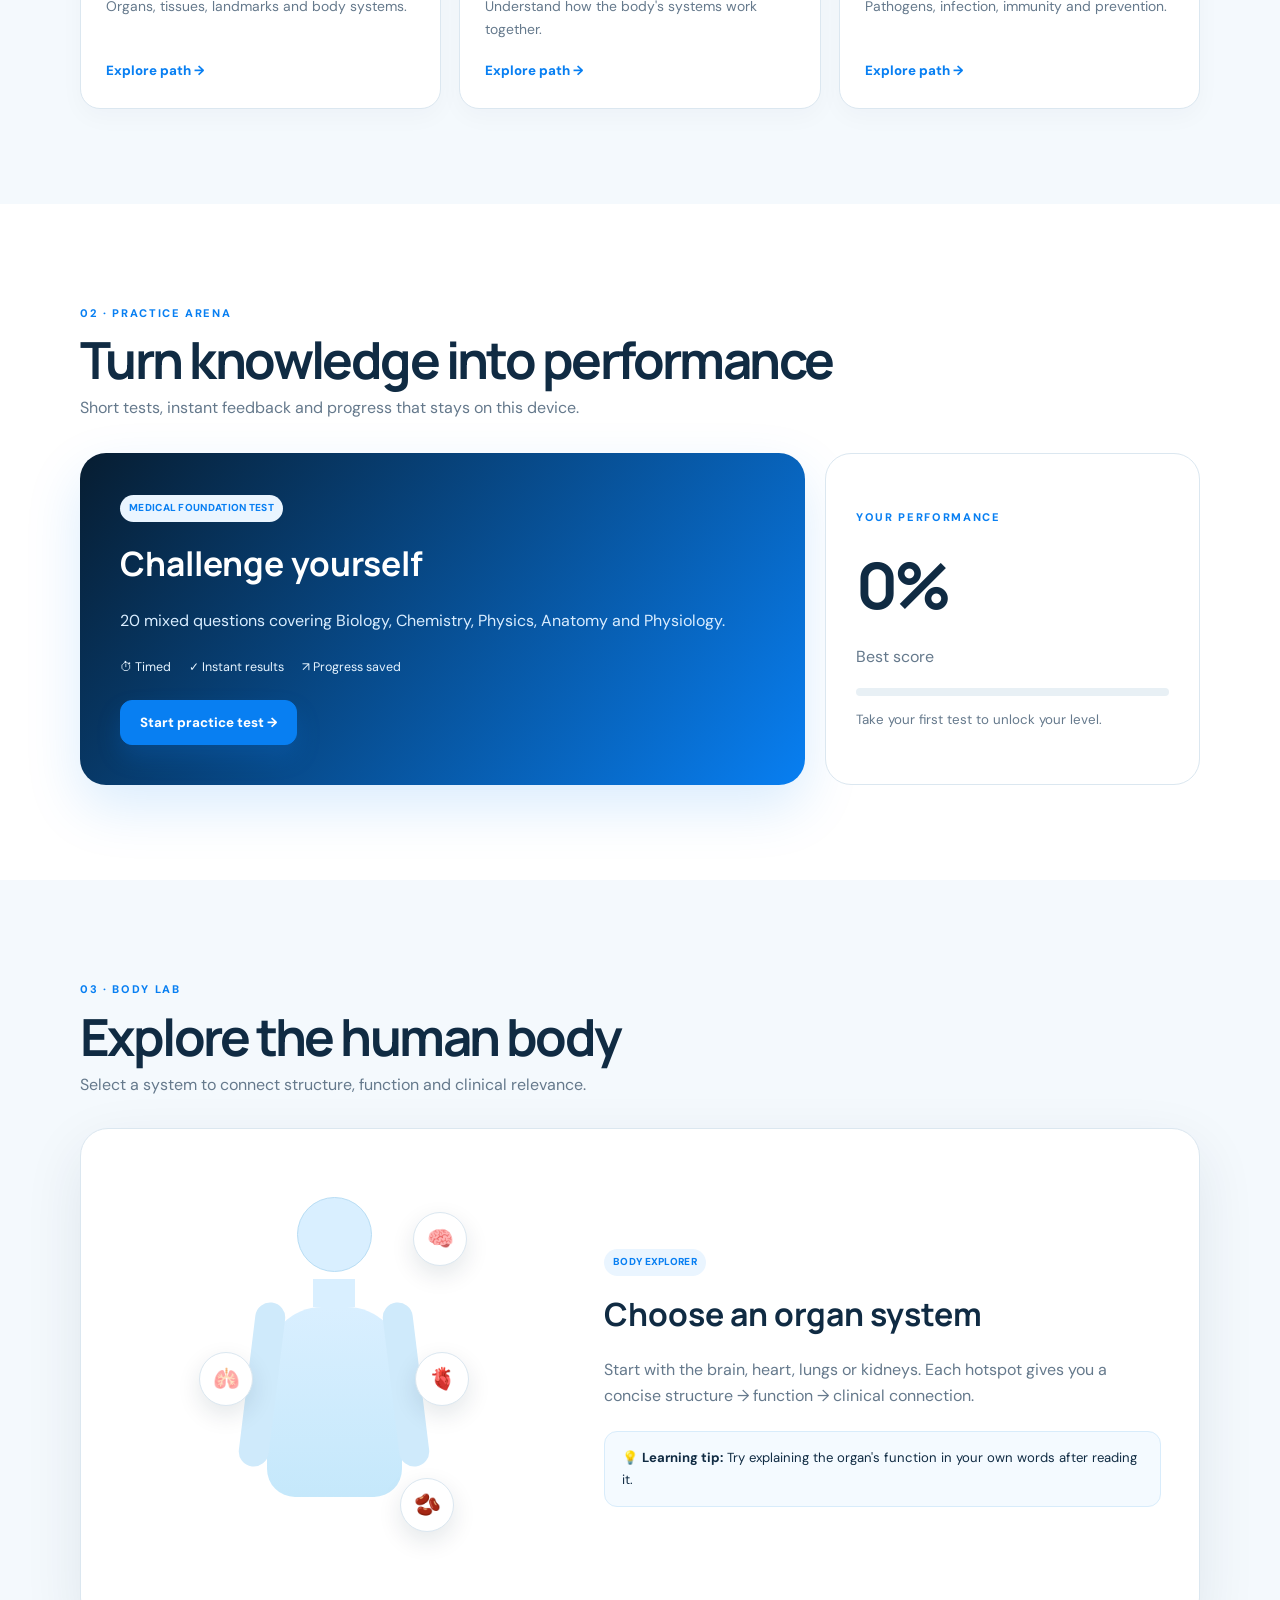
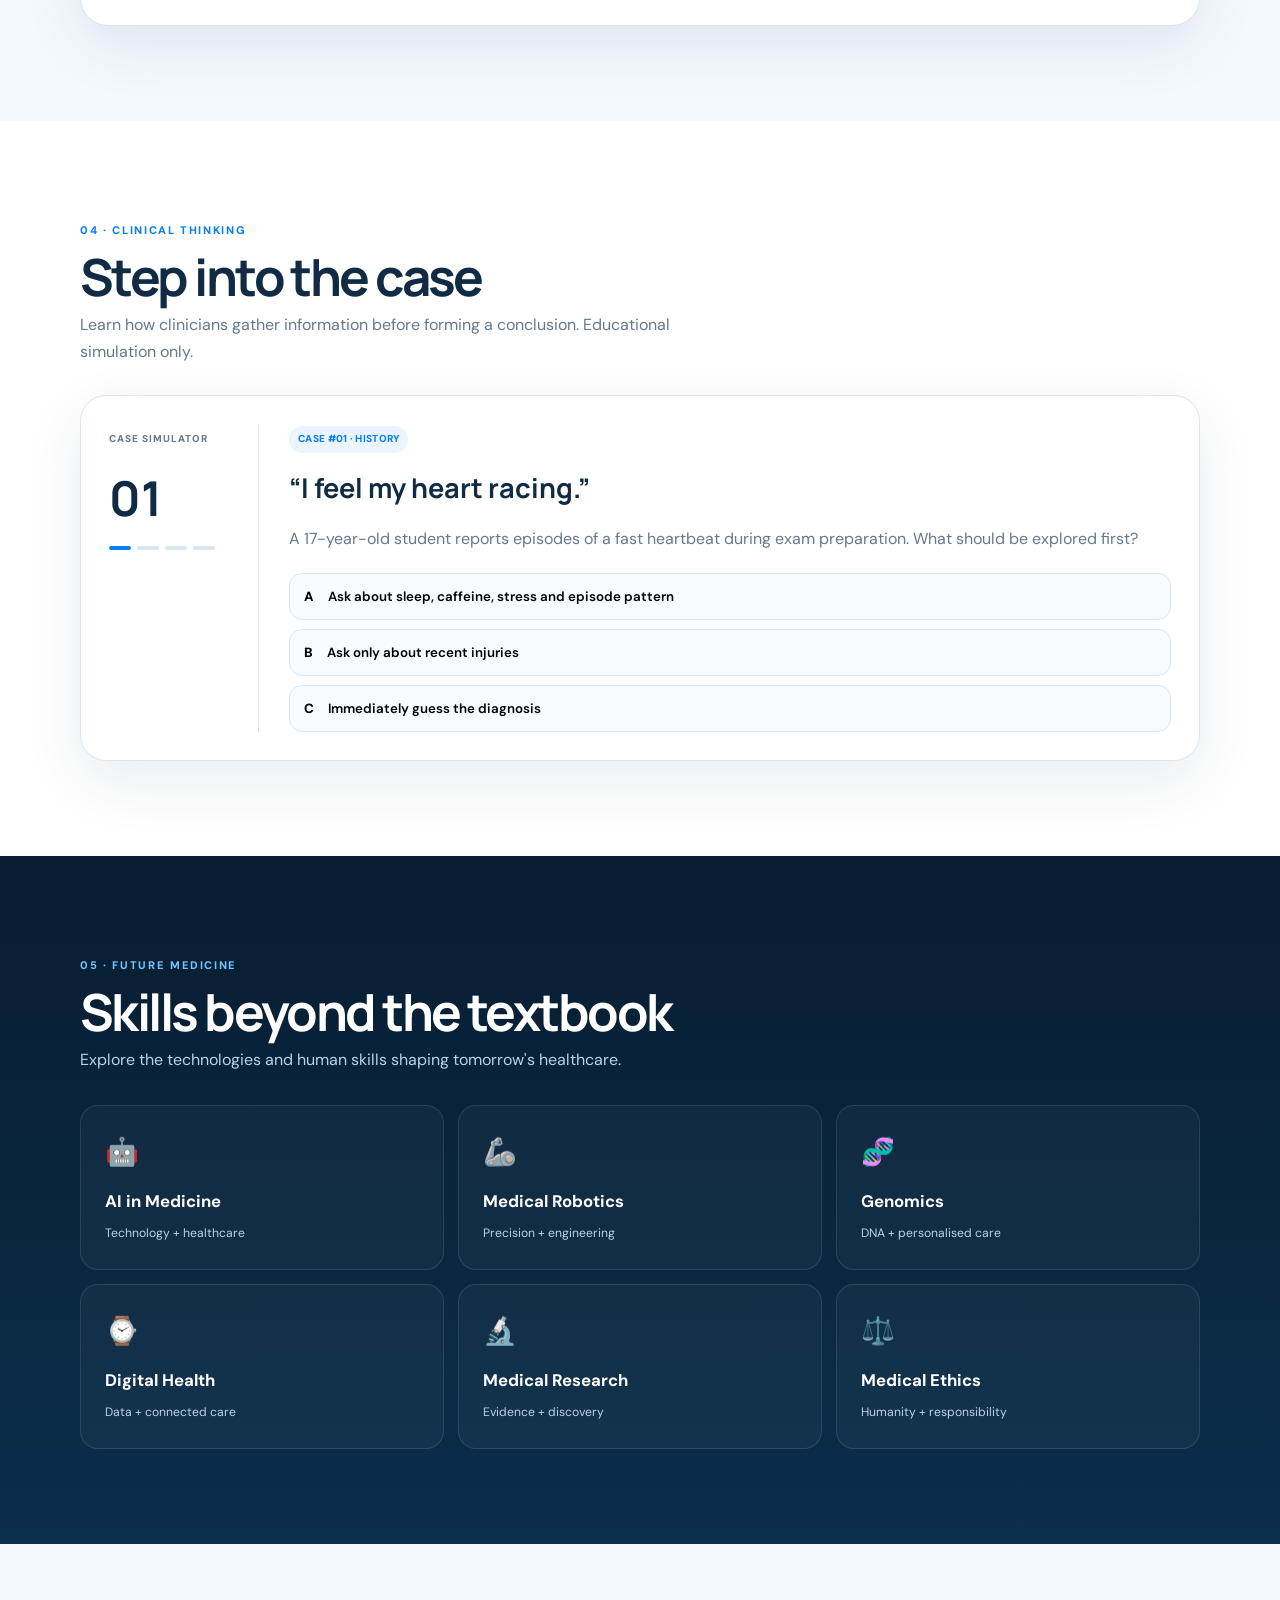
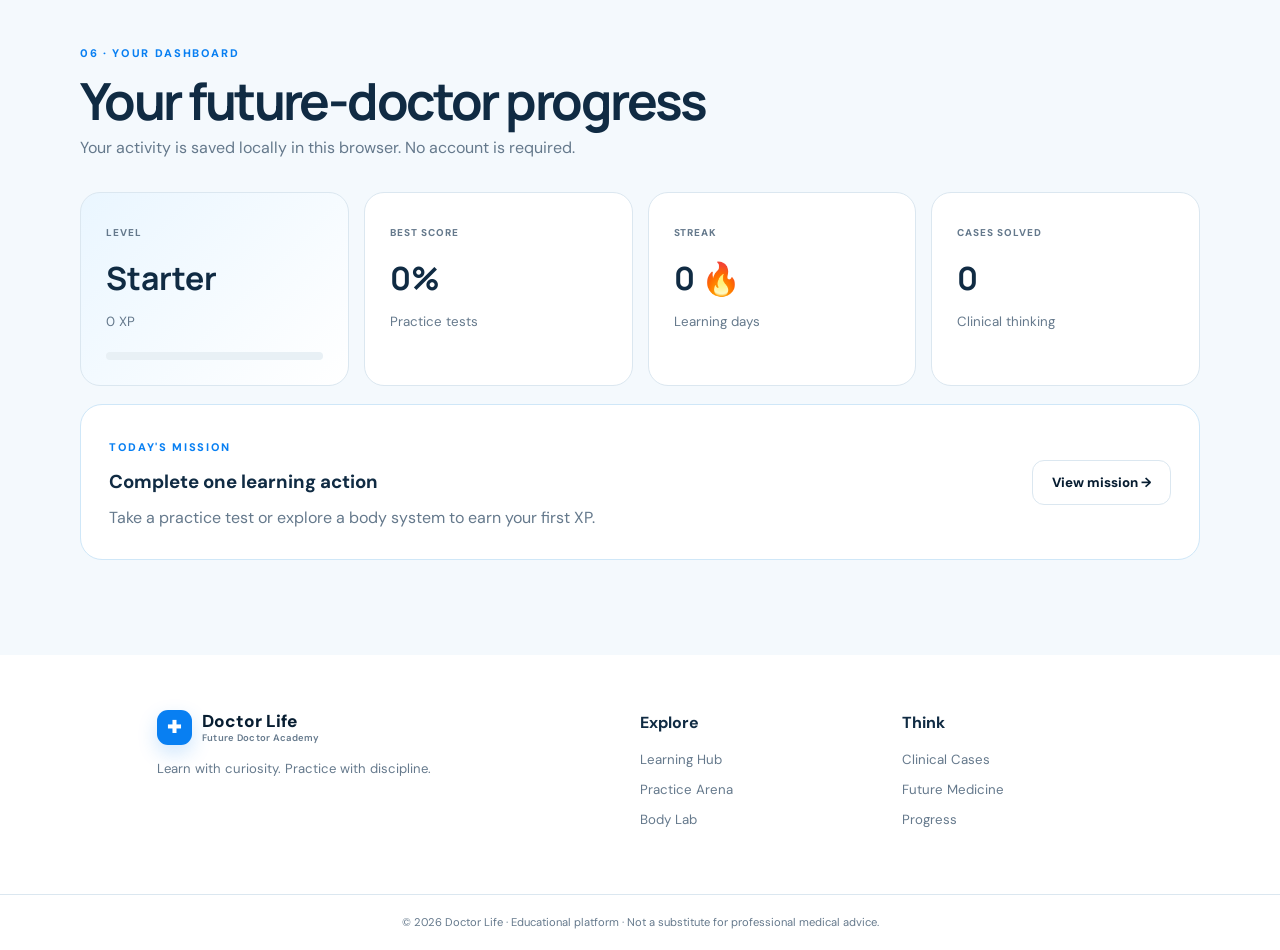
==== commit ca4e76b6: "Upgrade navigation and doctor-themed home hero" ====
--- a/index.html
+++ b/index.html
@@ -15,9 +15,7 @@
 <div class="progress-line" id="scrollProgress"></div>
 <header class="site-header">
   <a href="#home" class="brand"><span class="brand-mark">✚</span><span>Doctor Life<small>Future Doctor Academy</small></span></a>
-  <nav id="mainNav">
-    <a href="#home">Home</a><a href="#learn">Learn</a><a href="#practice">Practice</a><a href="#body">Body Lab</a><a href="#cases">Cases</a><a href="#future">Future Medicine</a><a href="#progress">Progress</a>
-  </nav>
+  <nav id="mainNav"><a class="active" href="index.html">Home</a><a href="learn.html">Learn</a><a href="practice.html">Practice</a><a href="body.html">Body Lab</a><a href="cases.html">Cases</a><a href="future.html">Future Medicine</a><a href="progress.html">Progress</a></nav>
   <button class="menu-btn" onclick="toggleMenu()" aria-label="Open menu">☰</button>
 </header>
 
@@ -30,14 +28,17 @@
     <div class="hero-actions"><button class="primary" onclick="location.hash='learn'">Start Learning <b>→</b></button><button class="secondary" onclick="dailyMission()">Today's Mission <b>✦</b></button></div>
     <div class="trust-row"><span>✓ Interactive learning</span><span>✓ Practice & feedback</span><span>✓ Built for future doctors</span></div>
   </div>
-  <div class="hero-visual">
+  <div class="hero-visual doctor-scene">
     <div class="medical-orbit orbit-a"></div><div class="medical-orbit orbit-b"></div>
-    <div class="hero-card">
-      <div class="pulse">♥</div><span class="mini-label">FUTURE DOCTOR MODE</span><h3>Learn · Practice · Think</h3><p>Your medical journey, one skill at a time.</p>
+    <div class="doctor-figure" aria-label="Animated doctor illustration">
+      <div class="doctor-halo"></div><div class="doctor-head"></div><div class="doctor-body"><span class="stethoscope">⌁</span></div><div class="doctor-coat-left"></div><div class="doctor-coat-right"></div>
+    </div>
+    <div class="hero-card doctor-card">
+      <div class="pulse">✚</div><span class="mini-label">FUTURE DOCTOR MODE</span><h3>Learn · Practice · Think</h3><p>Your medical journey, one skill at a time.</p>
       <div class="mini-stats"><div><strong id="heroXp">0</strong><small>XP earned</small></div><div><strong id="heroStreak">0</strong><small>day streak</small></div><div><strong id="heroBest">0%</strong><small>best score</small></div></div>
     </div>
-    <div class="floating-card float-top">🧠 <b>Active Recall</b><small>Build stronger memory</small></div>
-    <div class="floating-card float-bottom">🫀 <b>Clinical Thinking</b><small>Connect knowledge to cases</small></div>
+    <div class="floating-card float-top">🩺 <b>Clinical Skills</b><small>Build confident thinking</small></div>
+    <div class="floating-card float-bottom">💚 <b>Humanity First</b><small>Knowledge with empathy</small></div>
   </div>
 </section>
 
@@ -102,7 +103,7 @@
 </section>
 </main>
 
-<footer><div class="footer-inner"><div><a class="brand" href="#home"><span class="brand-mark">✚</span><span>Doctor Life<small>Future Doctor Academy</small></span></a><p>Learn with curiosity. Practice with discipline.</p></div><div><b>Explore</b><a href="#learn">Learning Hub</a><a href="#practice">Practice Arena</a><a href="#body">Body Lab</a></div><div><b>Think</b><a href="#cases">Clinical Cases</a><a href="#future">Future Medicine</a><a href="#progress">Progress</a></div></div><div class="footer-bottom">© 2026 Doctor Life · Educational platform · Not a substitute for professional medical advice.</div></footer>
+<footer><div class="footer-inner"><div><a class="brand" href="#home"><span class="brand-mark">✚</span><span>Doctor Life<small>Future Doctor Academy</small></span></a><p>Learn with curiosity. Practice with discipline.</p></div><div><b>Explore</b><a href="learn.html">Learning Hub</a><a href="practice.html">Practice Arena</a><a href="body.html">Body Lab</a></div><div><b>Think</b><a href="cases.html">Clinical Cases</a><a href="future.html">Future Medicine</a><a href="progress.html">Progress</a></div></div><div class="footer-bottom">© 2026 Doctor Life · Educational platform · Not a substitute for professional medical advice.</div></footer>
 
 <div id="modal" hidden><div class="modal-backdrop" onclick="closeModal()"></div><div class="modal" role="dialog" aria-modal="true"><button class="close" onclick="closeModal()" aria-label="Close">×</button><div id="modalContent"></div></div></div>
 <div id="toast" class="toast"></div>
--- a/styles.css
+++ b/styles.css
@@ -1 +1 @@
-:root{--blue:#087ff2;--dark:#09243b;--muted:#64768a;--line:#dce7f0;--bg:#f5faff;--white:#fff}*{box-sizing:border-box}html{scroll-behavior:smooth}body{margin:0;font-family:Inter,Arial,sans-serif;color:var(--dark);line-height:1.6}header{position:sticky;top:0;z-index:5;display:flex;justify-content:space-between;align-items:center;padding:16px 6vw;background:#ffffffed;backdrop-filter:blur(10px);border-bottom:1px solid var(--line)}.brand{font-weight:800;text-decoration:none;color:var(--dark);font-size:1.1rem}nav{display:flex;gap:24px}nav a{color:var(--muted);text-decoration:none;font-weight:600;font-size:.9rem}.hero{min-height:calc(100vh - 70px);display:grid;grid-template-columns:1fr 1fr;align-items:center;gap:50px;padding:70px 7vw;background:linear-gradient(180deg,#fff,#f6fbff)}label{font-size:.75rem;letter-spacing:.16em;font-weight:800;color:var(--blue)}h1{font-size:clamp(3.2rem,7vw,6rem);line-height:1.02;letter-spacing:-.05em;margin:14px 0 20px}h1 span{color:var(--blue)}h2{font-size:clamp(2rem,4vw,3.2rem);letter-spacing:-.04em;margin:8px 0}.hero p,.muted{color:var(--muted);max-width:620px}.primary,.secondary,.card button,.case button{padding:13px 18px;border-radius:13px;font-weight:800;border:1px solid var(--line);cursor:pointer}.primary{background:var(--blue);border-color:var(--blue);color:#fff}.secondary{background:#fff;color:var(--dark)}.stats{display:flex;gap:34px;margin-top:30px}.stats b{font-size:1.25rem}.stats small{display:block;color:var(--muted);font-size:.75rem;font-weight:500}.visual{min-height:430px;position:relative;display:grid;place-items:center}.orb{position:absolute;width:370px;height:370px;border-radius:50%;background:#e1f3ff}.main-card{position:relative;background:#fff;border:1px solid var(--line);padding:35px 50px;border-radius:24px;box-shadow:0 25px 70px #0b2b4918;text-align:center}.heart{font-size:80px;color:#0d7ff2}.main-card small{display:block;color:var(--muted)}.float{position:absolute;background:#fff;padding:13px 16px;border:1px solid var(--line);border-radius:17px;box-shadow:0 15px 35px #0b2b4914}.one{top:15%;left:2%}.two{right:0;bottom:17%}section{padding:90px 6vw}.light{background:var(--bg)}.wrap{max-width:1080px;margin:auto}.grid{display:grid;grid-template-columns:repeat(3,1fr);gap:18px;margin-top:30px}.card{background:#fff;border:1px solid var(--line);padding:24px;border-radius:22px}.icon{font-size:2rem}.card h3{margin:12px 0 6px}.card p{color:var(--muted)}.link{border:0!important;background:transparent;color:var(--blue);padding-left:0!important}.panel{margin-top:25px;background:linear-gradient(135deg,#09243b,#087ff2);color:#fff;border-radius:28px;padding:38px;display:flex;justify-content:space-between;align-items:center}.panel p{color:#d8ebff}.pill{display:inline-block;border-radius:99px;padding:5px 9px;background:#eaf5ff;color:var(--blue);font-size:.7rem;font-weight:800}.panel .pill{background:#ffffff1f;color:#fff}.score{width:150px;height:150px;border:10px solid #ffffff35;border-top-color:#fff;border-radius:50%;display:grid;place-items:center;text-align:center}.score strong{font-size:2rem}.score small{display:block}.body-lab{margin-top:25px;display:grid;grid-template-columns:360px 1fr;gap:40px;align-items:center;background:#fff;padding:35px;border:1px solid var(--line);border-radius:28px}.person{height:420px;position:relative;text-align:center}.head{font-size:68px}.torso{width:145px;height:180px;margin:auto;background:#dff1ff;border-radius:50px 50px 25px 25px}.hot{position:absolute;border:0;background:#fff;box-shadow:0 10px 25px #09243b22;width:52px;height:52px;border-radius:50%;font-size:1.4rem}.brain{top:45px;right:75px}.heart{top:195px;right:92px}.lungs{top:188px;left:82px}.body-info h3{font-size:2rem}.body-info p{color:var(--muted)}.case{margin-top:25px}.case button{display:block;width:100%;text-align:left;background:#f8fbfe;margin:10px 0}.case button:hover{border-color:#8fc9ff}.progress strong{display:block;font-size:2rem;margin-top:6px}.progress span{color:var(--muted)}footer{padding:34px 6vw;border-top:1px solid var(--line);color:var(--muted)}#modal[hidden]{display:none}#modal{position:fixed;inset:0;background:#062039aa;display:grid;place-items:center;padding:20px;z-index:50}.modal{background:#fff;border-radius:24px;padding:32px;max-width:650px;width:100%;position:relative}.close{position:absolute;right:13px;top:6px;border:0;background:transparent;font-size:2rem;color:var(--muted)}.answers button{width:100%;margin:8px 0;text-align:left;background:#f6faff;border:1px solid var(--line);padding:13px;border-radius:12px;font-weight:700}@media(max-width:850px){nav{display:none}.hero{grid-template-columns:1fr}.grid{grid-template-columns:1fr}.body-lab{grid-template-columns:1fr}.panel{display:block}.score{margin-top:25px}.float{transform:scale(.9)}}+:root{--blue:#087ff2;--blue2:#16a5ff;--navy:#071d31;--ink:#102b43;--muted:#65798c;--line:#dbe7f0;--bg:#f4f9fd;--white:#fff;--success:#0b9f6e;--shadow:0 20px 60px rgba(10,42,70,.09)}*{box-sizing:border-box}html{scroll-behavior:smooth;scroll-padding-top:84px}body{margin:0;font-family:"DM Sans",Arial,sans-serif;color:var(--ink);line-height:1.65;background:#fff}.progress-line{position:fixed;left:0;top:0;height:3px;width:0;background:linear-gradient(90deg,var(--blue),var(--blue2));z-index:100}.site-header{height:76px;position:sticky;top:0;z-index:20;display:flex;align-items:center;justify-content:space-between;padding:0 5vw;background:rgba(255,255,255,.92);backdrop-filter:blur(18px);border-bottom:1px solid rgba(219,231,240,.8)}.brand{display:flex;gap:10px;align-items:center;text-decoration:none;color:var(--navy);font-weight:800;font-size:1.08rem;line-height:1.05}.brand small{display:block;font-size:.59rem;color:var(--muted);font-weight:600;letter-spacing:.03em;margin-top:4px}.brand-mark{display:grid;place-items:center;width:35px;height:35px;border-radius:11px;background:var(--blue);color:#fff;box-shadow:0 8px 20px #087ff233}nav{display:flex;gap:22px;align-items:center}nav a{color:var(--muted);text-decoration:none;font-size:.86rem;font-weight:700;transition:.2s}nav a:hover{color:var(--blue)}.menu-btn{display:none;border:1px solid var(--line);background:#fff;border-radius:10px;padding:8px 11px;font-size:1.1rem}.hero{min-height:680px;padding:70px 7vw 80px;display:grid;grid-template-columns:1.02fr .98fr;align-items:center;gap:40px;background:radial-gradient(circle at 80% 35%,#dff3ff 0,#f8fcff 30%,#fff 65%)}.eyebrow{display:inline-block;color:var(--blue);font-weight:800;font-size:.69rem;letter-spacing:.15em}.hero h1{font-family:Manrope,Arial,sans-serif;font-size:clamp(3.3rem,6.6vw,6.3rem);line-height:.98;letter-spacing:-.065em;margin:16px 0 24px;color:var(--navy)}.hero h1 span{color:var(--blue)}.hero-copy>p{max-width:650px;color:var(--muted);font-size:1.07rem}.hero-actions{display:flex;gap:12px;margin:28px 0 23px}.primary,.secondary{border-radius:12px;padding:13px 19px;font-weight:800;border:1px solid var(--line);cursor:pointer;font-family:inherit}.primary{background:var(--blue);border-color:var(--blue);color:#fff;box-shadow:0 12px 25px #087ff233}.primary:hover{transform:translateY(-1px)}.secondary{background:#fff;color:var(--navy)}button{font-family:inherit}.trust-row{display:flex;gap:18px;flex-wrap:wrap;color:var(--muted);font-size:.78rem;font-weight:600}.hero-visual{height:510px;position:relative;display:grid;place-items:center}.medical-orbit{position:absolute;border:1px solid #8ed1ff66;border-radius:50%;transform:rotate(-20deg)}.orbit-a{width:420px;height:250px}.orbit-b{width:330px;height:430px;transform:rotate(35deg)}.hero-card{position:relative;width:310px;padding:34px 28px;text-align:center;background:rgba(255,255,255,.94);border:1px solid var(--line);border-radius:28px;box-shadow:0 30px 80px rgba(7,42,68,.13)}.pulse{font-size:76px;line-height:1;color:var(--blue);text-shadow:0 0 30px #087ff244;margin-bottom:8px}.mini-label{font-size:.64rem;font-weight:800;letter-spacing:.14em;color:var(--blue)}.hero-card h3{margin:9px 0 4px}.hero-card p{color:var(--muted);font-size:.82rem;margin:0}.mini-stats{display:grid;grid-template-columns:repeat(3,1fr);gap:7px;margin-top:25px}.mini-stats div{border-top:1px solid var(--line);padding-top:10px}.mini-stats strong{display:block;font-size:1.15rem}.mini-stats small{font-size:.61rem;color:var(--muted)}.floating-card{position:absolute;background:#fff;border:1px solid var(--line);box-shadow:var(--shadow);border-radius:16px;padding:13px 15px;min-width:160px;font-size:.8rem}.floating-card b{display:block}.floating-card small{display:block;color:var(--muted);font-size:.66rem}.float-top{left:2%;top:17%}.float-bottom{right:1%;bottom:16%}.quick-strip{display:grid;grid-template-columns:repeat(5,1fr);border-top:1px solid var(--line);border-bottom:1px solid var(--line);background:#fff}.quick-item{padding:22px 10px;text-align:center;border-right:1px solid var(--line)}.quick-item:last-child{border:0}.quick-item strong{display:block;font-family:Manrope;font-size:1.35rem}.quick-item span{font-size:.7rem;color:var(--muted);font-weight:700}.section{padding:95px 6vw}.light{background:var(--bg)}.wrap{max-width:1120px;margin:auto}.section-heading{display:flex;align-items:end;justify-content:space-between;gap:30px;margin-bottom:32px}.section h2{font-family:Manrope,Arial,sans-serif;font-size:clamp(2rem,4vw,3.2rem);letter-spacing:-.05em;line-height:1.05;margin:8px 0}.section-heading p,.section-lead{color:var(--muted);max-width:650px;margin:0}.search-box{display:flex;align-items:center;gap:8px;background:#fff;border:1px solid var(--line);border-radius:12px;padding:10px 13px;min-width:230px}.search-box span{font-size:1.2rem;color:var(--muted)}.search-box input{border:0;outline:0;width:100%;font:inherit}.grid{display:grid;grid-template-columns:repeat(3,1fr);gap:18px}.card{background:#fff;border:1px solid var(--line);border-radius:20px;padding:25px;box-shadow:0 8px 25px rgba(7,42,68,.03);transition:.2s;cursor:pointer}.card:hover{transform:translateY(-4px);box-shadow:var(--shadow);border-color:#b7dfff}.icon{font-size:2.1rem;margin-bottom:14px}.card-tag{font-size:.61rem;font-weight:800;letter-spacing:.1em;color:var(--blue)}.card h3{font-size:1.2rem;margin:7px 0}.card p{color:var(--muted);font-size:.87rem;min-height:48px}.link{border:0;background:transparent;color:var(--blue);font-weight:800;padding:0;cursor:pointer}.practice-grid{display:grid;grid-template-columns:1.45fr .75fr;gap:20px;margin-top:30px}.practice-main{border-radius:26px;padding:40px;background:linear-gradient(130deg,#071d31,#087ff2);color:#fff;box-shadow:0 22px 55px #087ff226}.dark-pill{background:#ffffff1c;color:#fff}.practice-main h3{font-family:Manrope;font-size:2.1rem;margin:14px 0 5px}.practice-main p{color:#d9edff;max-width:650px}.feature-row{display:flex;gap:18px;flex-wrap:wrap;margin:23px 0;font-size:.78rem;color:#e6f4ff}.performance-card{border:1px solid var(--line);background:#fff;border-radius:26px;padding:30px;display:flex;flex-direction:column;justify-content:center}.performance-card>strong{font-family:Manrope;font-size:4rem;letter-spacing:-.07em;margin:6px 0}.performance-card>span:not(.eyebrow){color:var(--muted)}.performance-card small{color:var(--muted);margin-top:13px}.bar,.xp-track{height:8px;background:#e8f0f5;border-radius:99px;overflow:hidden;margin-top:18px}.bar i,.xp-track i{display:block;height:100%;width:0;background:linear-gradient(90deg,var(--blue),var(--blue2));border-radius:99px;transition:width .7s}.body-lab{margin-top:30px;display:grid;grid-template-columns:430px 1fr;gap:55px;align-items:center;background:#fff;border:1px solid var(--line);border-radius:28px;padding:38px;box-shadow:var(--shadow)}.body-map{height:420px;position:relative;display:grid;place-items:center}.body-silhouette{position:relative;width:180px;height:360px}.body-head{width:75px;height:75px;border-radius:50%;background:#d9efff;margin:0 auto 7px;border:1px solid #b8ddf4}.body-neck{width:42px;height:28px;background:#d9efff;margin:auto}.body-torso{width:135px;height:190px;background:linear-gradient(#d9efff,#c5e8fb);border-radius:55px 55px 28px 28px;margin:auto}.body-arm{position:absolute;width:30px;height:165px;background:#cfeafb;border-radius:30px;top:105px}.body-arm.left{left:3px;transform:rotate(7deg)}.body-arm.right{right:3px;transform:rotate(-7deg)}.body-hotspot{position:absolute;width:54px;height:54px;border:1px solid var(--line);background:#fff;border-radius:50%;box-shadow:0 9px 25px #09243b1c;cursor:pointer;font-size:1.35rem;transition:.2s}.body-hotspot:hover{transform:scale(1.08);border-color:#8dccff}.hs-brain{top:45px;right:82px}.hs-heart{top:185px;right:80px}.hs-lungs{top:185px;left:80px}.hs-kidney{bottom:55px;right:95px}.body-info h3{font-family:Manrope;font-size:2rem;margin:12px 0 8px}.body-info p{color:var(--muted)}.info-hint{margin-top:22px;padding:15px 17px;background:#f4faff;border:1px solid #d8ecfb;border-radius:13px;font-size:.82rem}.case-shell{margin-top:30px;border:1px solid var(--line);border-radius:26px;padding:28px;background:#fff;box-shadow:var(--shadow);display:grid;grid-template-columns:150px 1fr;gap:30px}.case-progress{border-right:1px solid var(--line);padding-right:25px}.case-progress span{font-size:.62rem;font-weight:800;letter-spacing:.1em;color:var(--muted)}.case-progress>b{display:block;font-family:Manrope;font-size:3rem;margin:8px 0}.case-dots{display:flex;gap:6px}.case-dots i{width:22px;height:4px;border-radius:5px;background:#dbe7f0}.case-dots i.active{background:var(--blue)}#caseContent h3{font-family:Manrope;font-size:1.7rem;margin:13px 0 7px}#caseContent>p{color:var(--muted)}.case-options{display:grid;gap:9px;margin-top:20px}.case-options button{display:flex;gap:14px;align-items:center;text-align:left;border:1px solid var(--line);background:#f8fbfe;border-radius:13px;padding:14px;font-weight:800;cursor:pointer}.case-options button:hover{border-color:#8bc9fb;background:#f1f9ff}.case-options span{font-weight:600}.case-result{margin-top:17px;padding:15px;border-radius:13px;background:#f1fbf7;color:#087653;border:1px solid #c8efe1}.future-section{background:linear-gradient(180deg,#071d31,#0b2e4b);color:#fff}.future-section .eyebrow{color:#73c4ff}.future-section .section-heading p{color:#b8d4e8}.future-grid{display:grid;grid-template-columns:repeat(3,1fr);gap:14px}.future-grid article{border:1px solid #ffffff1c;background:#ffffff09;border-radius:18px;padding:24px;cursor:pointer;transition:.2s}.future-grid article:hover{background:#ffffff12;transform:translateY(-3px)}.future-grid article:first-letter{font-size:1.7rem}.future-grid b{display:block;font-size:1.05rem;margin:13px 0 3px}.future-grid span{color:#b8d4e8;font-size:.76rem}.dashboard-grid{display:grid;grid-template-columns:repeat(4,1fr);gap:15px;margin-top:30px}.dashboard-card{background:#fff;border:1px solid var(--line);border-radius:20px;padding:25px}.dashboard-card>span{font-size:.62rem;font-weight:800;letter-spacing:.1em;color:var(--muted)}.dashboard-card strong{display:block;font-family:Manrope;font-size:2rem;margin:8px 0 3px}.dashboard-card small{color:var(--muted)}.highlight{background:linear-gradient(135deg,#eaf6ff,#fff)}.mission-card{margin-top:18px;padding:28px;border:1px solid #cfe7f8;border-radius:22px;background:#fff;display:flex;align-items:center;justify-content:space-between;gap:25px}.mission-card h3{margin:7px 0}.mission-card p{color:var(--muted);margin:0}.footer-inner{max-width:1120px;margin:auto;padding:55px 6vw;display:grid;grid-template-columns:2fr 1fr 1fr;gap:40px}.footer-inner>b,.footer-inner div>b{display:block;margin-bottom:13px}.footer-inner a:not(.brand){display:block;text-decoration:none;color:var(--muted);font-size:.83rem;margin:8px 0}.footer-inner p{color:var(--muted);font-size:.82rem}.footer-bottom{border-top:1px solid var(--line);padding:18px 6vw;text-align:center;color:var(--muted);font-size:.7rem}.pill{display:inline-block;border-radius:99px;padding:5px 9px;background:#eaf5ff;color:var(--blue);font-size:.63rem;font-weight:800;letter-spacing:.03em}.modal[hidden]{display:none}.modal-backdrop{position:fixed;inset:0;background:#041728b8;backdrop-filter:blur(5px)}.modal{position:fixed;z-index:60;left:50%;top:50%;transform:translate(-50%,-50%);width:min(680px,calc(100% - 30px));max-height:85vh;overflow:auto;background:#fff;border-radius:24px;padding:32px;box-shadow:0 30px 100px #00192c55}.close{position:absolute;right:13px;top:8px;border:0;background:transparent;font-size:2rem;color:var(--muted);cursor:pointer}.modal h2{font-family:Manrope;margin:12px 0}.topic-grid{display:grid;grid-template-columns:1fr 1fr;gap:10px;margin-top:20px}.topic-grid button,.quiz-option{border:1px solid var(--line);background:#f7fbfe;border-radius:12px;padding:13px;text-align:left;font-weight:700;cursor:pointer}.topic-grid button:hover,.quiz-option:hover{border-color:#8cc9fa}.quiz-top{display:flex;justify-content:space-between;align-items:center;margin-bottom:16px}.timer{font-weight:800;color:var(--blue)}.quiz-option{display:block;width:100%;margin:9px 0}.quiz-option.correct{border-color:#65c9a7;background:#effbf6}.quiz-option.wrong{border-color:#ffb4b4;background:#fff4f4}.result-score{font-family:Manrope;font-size:4rem;color:var(--blue);letter-spacing:-.08em}.toast{position:fixed;z-index:100;bottom:24px;left:50%;transform:translate(-50%,20px);background:var(--navy);color:#fff;padding:12px 18px;border-radius:12px;opacity:0;pointer-events:none;transition:.25s;font-size:.8rem}.toast.show{opacity:1;transform:translate(-50%,0)}@media(max-width:950px){nav{gap:12px}nav a:nth-child(6){display:none}.hero{grid-template-columns:1fr}.hero-visual{height:430px}.grid,.future-grid{grid-template-columns:repeat(2,1fr)}.dashboard-grid{grid-template-columns:repeat(2,1fr)}.body-lab{grid-template-columns:1fr}.case-shell{grid-template-columns:1fr}.case-progress{border-right:0;border-bottom:1px solid var(--line);padding:0 0 18px}.practice-grid{grid-template-columns:1fr}}@media(max-width:680px){.site-header{height:68px}.menu-btn{display:block}nav{display:none;position:absolute;left:0;right:0;top:68px;background:#fff;border-bottom:1px solid var(--line);padding:12px 6vw;flex-direction:column;align-items:flex-start;gap:14px}nav.open{display:flex}nav a:nth-child(6){display:block}.hero{padding:55px 6vw 60px;min-height:auto}.hero h1{font-size:3.35rem}.hero-visual{height:390px}.hero-card{width:270px}.floating-card{min-width:145px}.float-top{left:0}.float-bottom{right:0}.quick-strip{grid-template-columns:repeat(2,1fr)}.quick-item:nth-child(5){grid-column:1/-1}.section{padding:70px 6vw}.section-heading{display:block}.search-box{margin-top:22px}.grid,.future-grid,.dashboard-grid{grid-template-columns:1fr}.practice-main{padding:30px 24px}.body-lab{padding:24px 15px}.body-map{height:380px}.mission-card{display:block}.mission-card button{margin-top:18px}.footer-inner{grid-template-columns:1fr 1fr}.footer-inner>div:first-child{grid-column:1/-1}.topic-grid{grid-template-columns:1fr}.modal{padding:27px 21px}}
